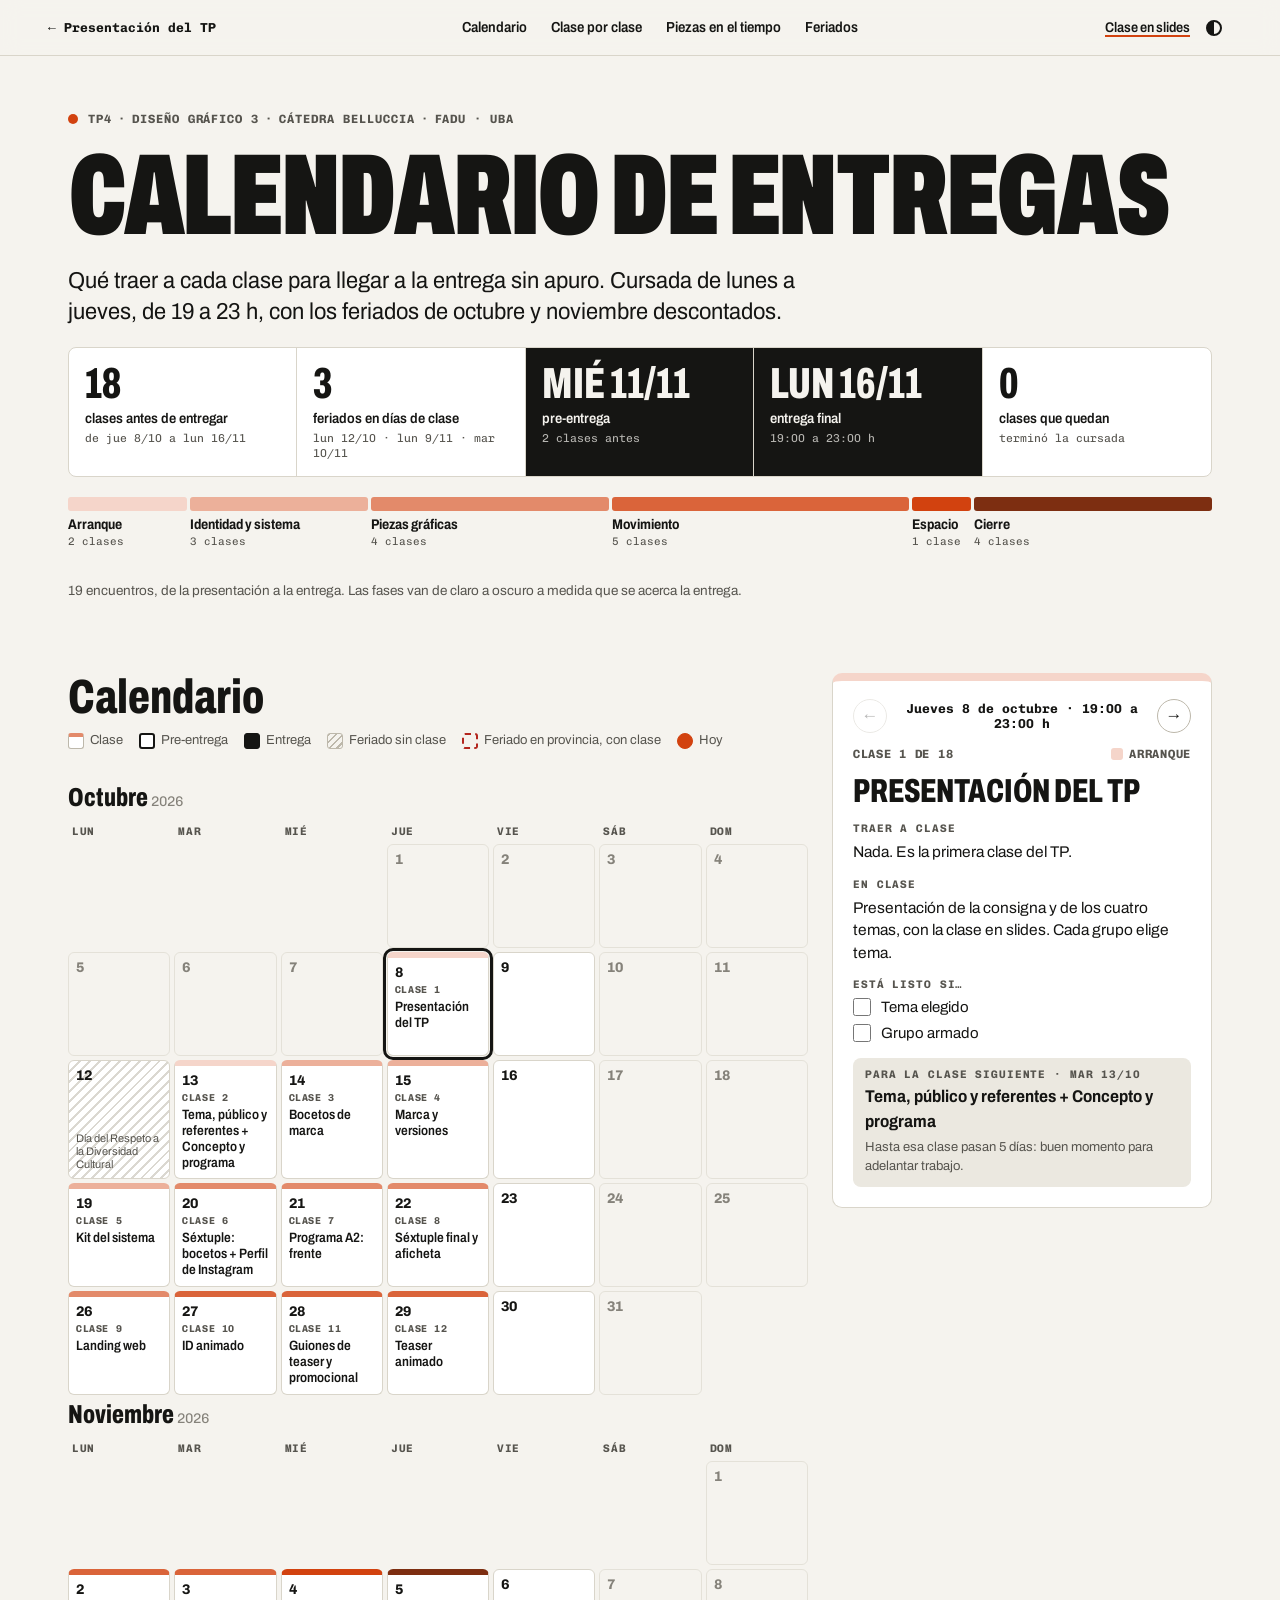
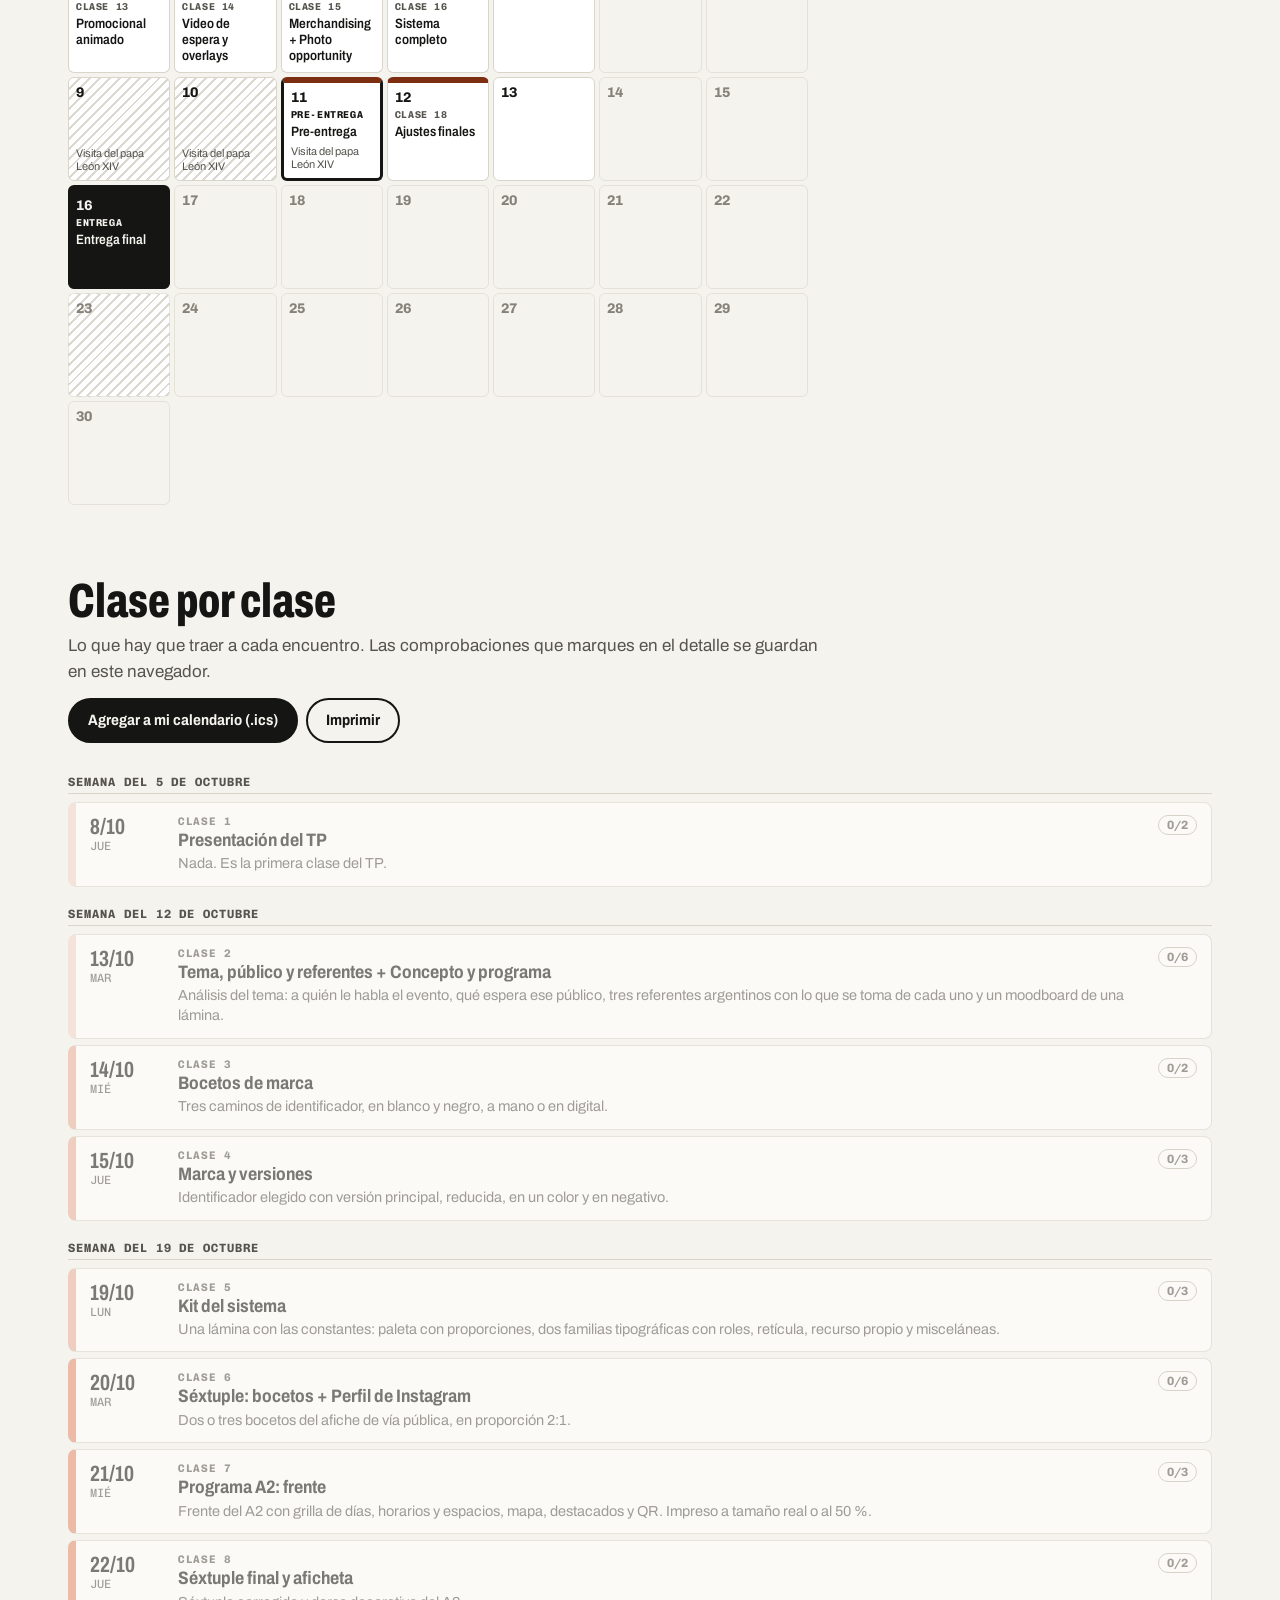
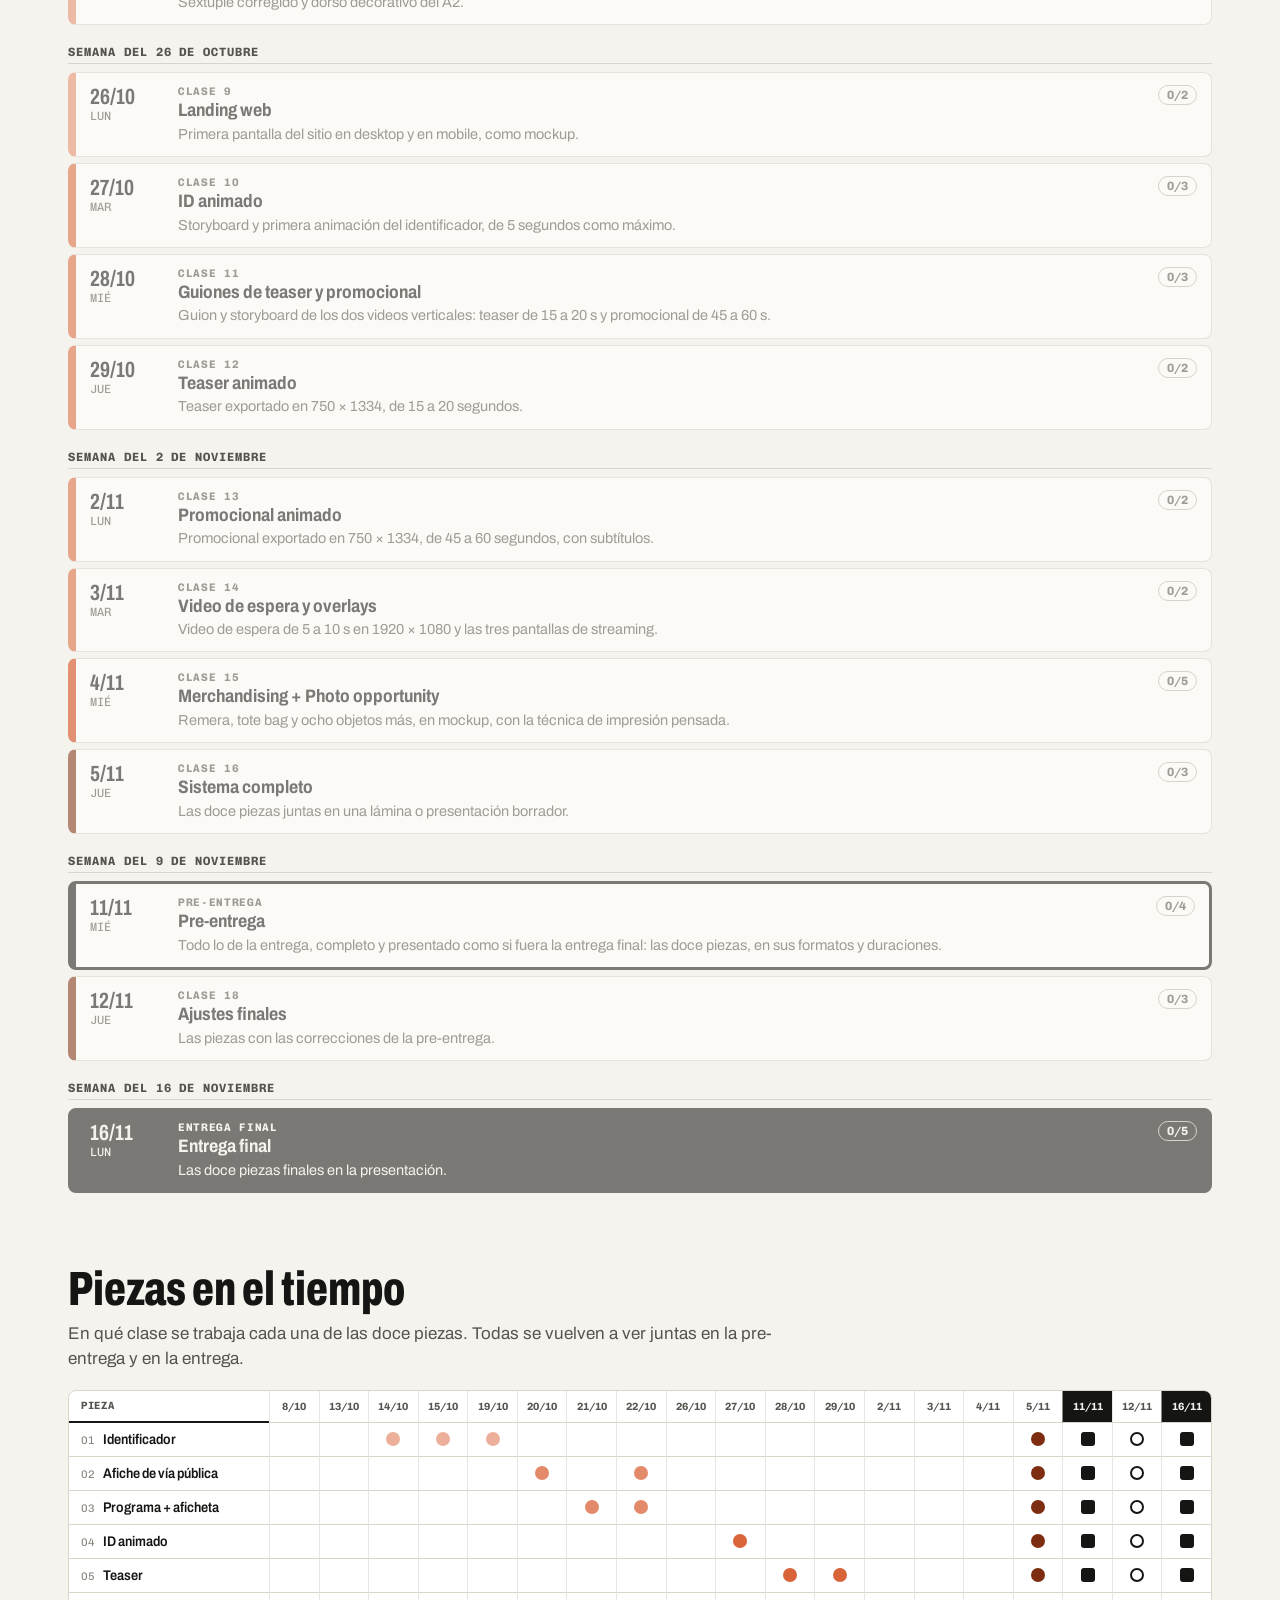
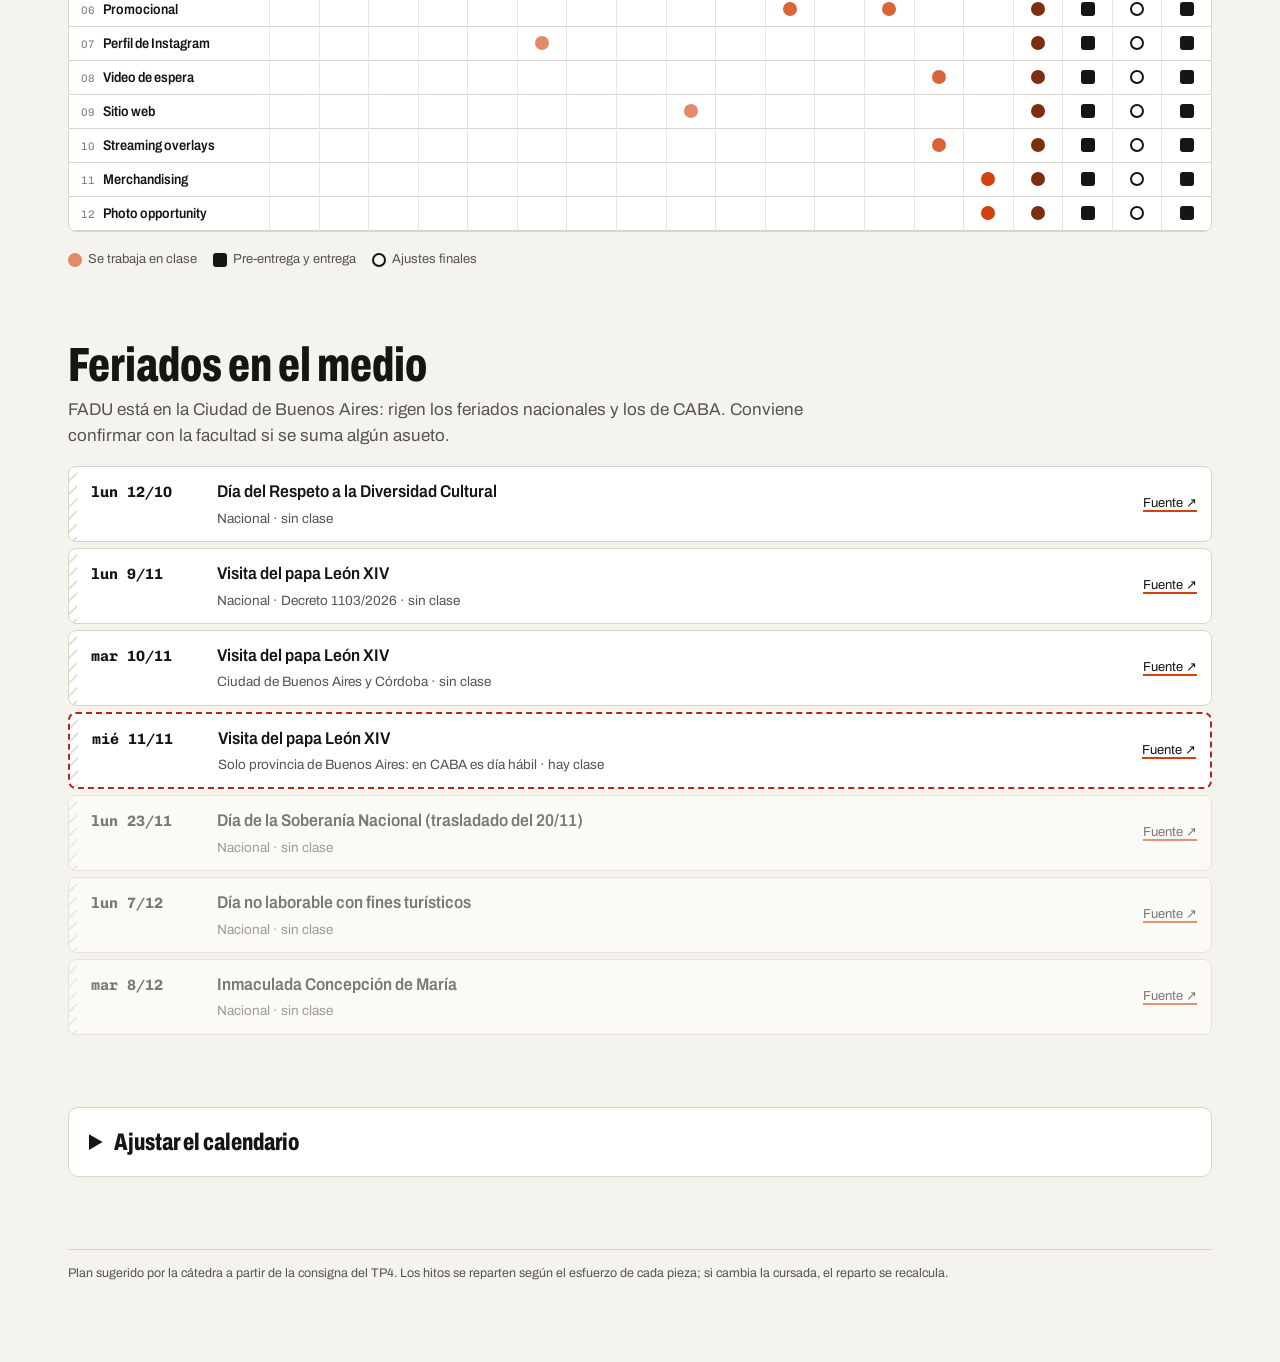
==== calendario.html @ 504442ec "calendar" ====
<!doctype html>
<html lang="es-AR" data-tema="fuego">
<head>
<meta charset="utf-8">
<meta name="viewport" content="width=device-width, initial-scale=1">
<title>Calendario de entregas · TP4 · Diseño Gráfico 3</title>
<meta name="description" content="Qué traer a cada clase para llegar a la entrega del TP4 sin apuro: clases, feriados, pre-entrega y entrega.">
<link rel="icon" href="data:image/svg+xml,%3Csvg xmlns=%27http://www.w3.org/2000/svg%27 viewBox=%270 0 32 32%27%3E%3Crect width=%2732%27 height=%2732%27 rx=%276%27 fill=%27%23151513%27/%3E%3Ccircle cx=%2716%27 cy=%2716%27 r=%278%27 fill=%27%23d2420f%27/%3E%3C/svg%3E">
<link rel="preload" href="assets/fonts/archivo-latin-wdth-normal.woff2" as="font" type="font/woff2" crossorigin>
<link rel="stylesheet" href="assets/css/calendario.css">
<script>
  (function () {
    try {
      var m = localStorage.getItem("tp4-modo"); if (m) document.documentElement.dataset.modo = m;
      var t = localStorage.getItem("tp4-tema"); if (t) document.documentElement.dataset.tema = t;
    } catch (e) {}
  })();
</script>
</head>
<body>

<header class="top">
  <a class="top__home" href="index.html">← Presentación del TP</a>
  <nav class="top__nav" aria-label="Secciones">
    <a href="#calendario">Calendario</a><a href="#clases">Clase por clase</a><a href="#piezas">Piezas en el tiempo</a><a href="#feriadosS">Feriados</a>
  </nav>
  <div class="top__tools">
    <a class="top__link" href="clase.html">Clase en slides</a>
    <button class="ico" id="btnModo" aria-label="Cambiar modo claro u oscuro"><span class="modo-ico" aria-hidden="true"></span></button>
  </div>
</header>

<main class="wrap">

  <section class="intro">
    <p class="kicker"><span data-cfg="tp"></span> · <span data-cfg="materia"></span> · <span data-cfg="catedra"></span> · <span data-cfg="facultad"></span></p>
    <h1>Calendario de entregas</h1>
    <p class="lead">Qué traer a cada clase para llegar a la entrega sin apuro. Cursada de lunes a jueves, de 19 a 23 h, con los feriados de octubre y noviembre descontados.</p>
    <div class="stats" id="stats"></div>
    <p class="alerta" id="alerta" hidden></p>
    <div class="fases" id="fases" aria-label="Fases del trabajo"></div>
    <p class="nota" id="fasesLeyenda"></p>
  </section>

  <section class="cal" id="calendario">
    <div class="cal__meses">
      <div class="cal__head">
        <h2>Calendario</h2>
        <p class="leyenda">
          <span><i class="ly ly--clase"></i>Clase</span>
          <span><i class="ly ly--pre"></i>Pre-entrega</span>
          <span><i class="ly ly--ent"></i>Entrega</span>
          <span><i class="ly ly--fer"></i>Feriado sin clase</span>
          <span><i class="ly ly--aviso"></i>Feriado en provincia, con clase</span>
          <span><i class="ly ly--hoy"></i>Hoy</span>
        </p>
      </div>
      <div id="meses"></div>
    </div>
    <aside class="detalle" id="detalle" aria-live="polite"></aside>
  </section>

  <section class="sec" id="clases">
    <header class="sec__head">
      <h2>Clase por clase</h2>
      <p>Lo que hay que traer a cada encuentro. Las comprobaciones que marques en el detalle se guardan en este navegador.</p>
      <div class="acciones">
        <button class="btn" id="btnIcs">Agregar a mi calendario (.ics)</button>
        <button class="btn btn--sec" id="btnPrint">Imprimir</button>
      </div>
    </header>
    <ol class="agenda" id="agenda"></ol>
  </section>

  <section class="sec" id="piezas">
    <header class="sec__head">
      <h2>Piezas en el tiempo</h2>
      <p>En qué clase se trabaja cada una de las doce piezas. Todas se vuelven a ver juntas en la pre-entrega y en la entrega.</p>
    </header>
    <div class="pt__scroll"><div class="pt" id="piezasT"></div></div>
    <p class="leyenda"><span><i class="pt__dot"></i>Se trabaja en clase</span><span><i class="pt__dot pt__dot--hito"></i>Pre-entrega y entrega</span><span><i class="pt__dot pt__dot--aj"></i>Ajustes finales</span></p>
  </section>

  <section class="sec" id="feriadosS">
    <header class="sec__head">
      <h2>Feriados en el medio</h2>
      <p>FADU está en la Ciudad de Buenos Aires: rigen los feriados nacionales y los de CABA. Conviene confirmar con la facultad si se suma algún asueto.</p>
    </header>
    <ul class="feriados" id="feriados"></ul>
  </section>

  <details class="sec ajustes" id="ajustes">
    <summary>Ajustar el calendario</summary>
    <p class="nota">Para otra comisión o si cambia una fecha. El plan se recalcula solo y queda guardado en este navegador.</p>
    <div class="aj">
      <fieldset><legend>Días de cursada</legend><div class="aj__dias" id="ajDias"></div></fieldset>
      <label>Primera clase del TP<input type="date" id="ajInicio"></label>
      <label>Entrega<input type="date" id="ajEntrega"></label>
      <label>Clases entre pre-entrega y entrega<input type="number" id="ajPrevias" min="1" max="4"></label>
      <button class="btn btn--sec" id="ajReset" type="button">Volver al original</button>
    </div>
  </details>

  <p class="colofon">Plan sugerido por la cátedra a partir de la consigna del TP4. Los hitos se reparten según el esfuerzo de cada pieza; si cambia la cursada, el reparto se recalcula.</p>
</main>

<script src="assets/js/data.js"></script>
<script src="assets/js/calendario.js"></script>
</body>
</html>
---- assets/css/calendario.css ----
/* TP4 · Calendario de entregas — tokens compartidos con la presentación web */
/* ============================================================
   TP4 · Sistema gráfico para eventos — hoja de estilos
   Estructura: 1 tokens · 2 base · 3 barra · 4 slides · 5 componentes
   ============================================================ */

@font-face {
  font-family: "Archivo"; font-style: normal; font-display: swap;
  font-weight: 100 900; font-stretch: 62% 125%;
  src: url("../fonts/archivo-latin-wdth-normal.woff2") format("woff2");
}
@font-face {
  font-family: "Chivo Mono"; font-style: normal; font-display: swap; font-weight: 400;
  src: url("../fonts/chivo-mono-latin-400-normal.woff2") format("woff2");
}
@font-face {
  font-family: "Chivo Mono"; font-style: normal; font-display: swap; font-weight: 700;
  src: url("../fonts/chivo-mono-latin-700-normal.woff2") format("woff2");
}

/* ── 1. Tokens ─────────────────────────────────────────────── */
:root {
  --bg: #f5f3ee; --surface: #ffffff; --surface2: #ebe8e0;
  --ink: #151513; --ink2: #56544e; --ink3: #85827a;
  --line: #d9d5ca; --line2: #bdb8ab;
  --accent: #d2420f; --on-accent: #ffffff;
  --warn: #b3261e;
  --sans: "Archivo", "Helvetica Neue", Arial, sans-serif;
  --mono: "Chivo Mono", ui-monospace, "SF Mono", Menlo, Consolas, monospace;
  --bar: 56px; --r: 6px; --gut: clamp(16px, 4vw, 48px);
  color-scheme: light;
}
:root[data-tema="fuego"] { --accent: #d2420f; }
:root[data-tema="cruce"] { --accent: #1f52e0; }
:root[data-tema="ritmo"] { --accent: #0a8f6c; }
:root[data-tema="trazo"] { --accent: #b5179e; }

@media (prefers-color-scheme: dark) {
  :root:not([data-modo="claro"]) {
    --bg: #121211; --surface: #1c1c1a; --surface2: #262623;
    --ink: #f3f1ea; --ink2: #b7b4ab; --ink3: #85827a;
    --line: #2f2e2b; --line2: #4a4843; --on-accent: #0c0c0b; --warn: #ff8a80;
    color-scheme: dark;
  }
  :root:not([data-modo="claro"])[data-tema="fuego"] { --accent: #e2531f; }
  :root:not([data-modo="claro"])[data-tema="cruce"] { --accent: #3d6bf2; }
  :root:not([data-modo="claro"])[data-tema="ritmo"] { --accent: #0fa37c; }
  :root:not([data-modo="claro"])[data-tema="trazo"] { --accent: #c92db0; }
}
:root[data-modo="oscuro"] {
  --bg: #121211; --surface: #1c1c1a; --surface2: #262623;
  --ink: #f3f1ea; --ink2: #b7b4ab; --ink3: #85827a;
  --line: #2f2e2b; --line2: #4a4843; --on-accent: #0c0c0b; --warn: #ff8a80;
  color-scheme: dark;
}
:root[data-modo="oscuro"][data-tema="fuego"] { --accent: #e2531f; }
:root[data-modo="oscuro"][data-tema="cruce"] { --accent: #3d6bf2; }
:root[data-modo="oscuro"][data-tema="ritmo"] { --accent: #0fa37c; }
:root[data-modo="oscuro"][data-tema="trazo"] { --accent: #c92db0; }

/* ============================================================
   CALENDARIO DE ENTREGAS
   ============================================================ */
:root {
  --fase1: color-mix(in srgb, var(--accent) 22%, var(--surface));
  --fase2: color-mix(in srgb, var(--accent) 42%, var(--surface));
  --fase3: color-mix(in srgb, var(--accent) 62%, var(--surface));
  --fase4: color-mix(in srgb, var(--accent) 82%, var(--surface));
  --fase5: var(--accent);
  --fase6: color-mix(in srgb, var(--accent) 55%, var(--ink));
}
*, *::before, *::after { box-sizing: border-box; }
html { scroll-behavior: smooth; -webkit-text-size-adjust: 100%; }
body { margin: 0; background: var(--bg); color: var(--ink); font: 400 17px/1.5 var(--sans); -webkit-font-smoothing: antialiased; overflow-x: hidden; }
h1, h2, h3, p, ul, ol, figure { margin: 0; }
ul, ol { padding: 0; list-style: none; }
a { color: inherit; text-decoration-color: var(--accent); text-decoration-thickness: 2px; text-underline-offset: 3px; }
button { font: inherit; color: inherit; background: none; border: 0; padding: 0; cursor: pointer; }
:focus-visible { outline: 3px solid var(--accent); outline-offset: 2px; border-radius: 3px; }
.lbl { font: 700 11px var(--mono); letter-spacing: .08em; text-transform: uppercase; color: var(--ink2); }
.nota { font-size: 13.5px; color: var(--ink2); }
@media (prefers-reduced-motion: reduce) { html { scroll-behavior: auto; } * { transition: none !important; } }

/* Barra superior */
.top { position: sticky; top: 0; z-index: 10; display: flex; align-items: center; gap: 16px; height: 56px; padding: 0 clamp(16px, 4vw, 48px); background: color-mix(in srgb, var(--bg) 92%, transparent); backdrop-filter: blur(10px); border-bottom: 1px solid var(--line); }
.top__home { font: 700 13px var(--mono); text-decoration: none; white-space: nowrap; }
.top__nav { display: flex; gap: 4px; margin-inline: auto; overflow-x: auto; scrollbar-width: none; }
.top__nav a { text-decoration: none; font-weight: 600; font-size: 14.5px; font-stretch: 88%; padding: 6px 10px; border-radius: 6px; white-space: nowrap; }
.top__nav a:hover { background: var(--surface2); }
.top__tools { display: flex; align-items: center; gap: 6px; }
.top__link { font-size: 14px; font-weight: 600; font-stretch: 88%; white-space: nowrap; }
.ico { width: 36px; height: 36px; border-radius: 6px; display: grid; place-items: center; }
.ico:hover { background: var(--surface2); }
.modo-ico { width: 16px; height: 16px; border-radius: 50%; border: 2px solid var(--ink); background: linear-gradient(90deg, var(--ink) 50%, transparent 50%); }
@media (max-width: 860px) { .top__nav, .top__link { display: none; } .top { justify-content: space-between; } }

.wrap { max-width: 1240px; margin: 0 auto; padding: clamp(28px, 5vw, 56px) clamp(16px, 4vw, 48px) 80px; display: grid; gap: clamp(40px, 6vw, 72px); }

/* Introducción */
.intro { display: grid; gap: 20px; }
.kicker { font: 700 12px var(--mono); letter-spacing: .08em; text-transform: uppercase; color: var(--ink2); display: flex; flex-wrap: wrap; gap: 4px 6px; align-items: center; }
.kicker::before { content: ""; width: 10px; height: 10px; background: var(--accent); border-radius: 50%; margin-right: 4px; }
h1 { font-size: clamp(48px, 9vw, 120px); line-height: .86; font-weight: 900; font-stretch: 62%; text-transform: uppercase; letter-spacing: -.02em; }
.lead { font-size: clamp(18px, 2vw, 23px); line-height: 1.35; max-width: 780px; font-stretch: 94%; }
.stats { display: grid; grid-template-columns: repeat(5, 1fr); border: 1px solid var(--line); border-radius: 8px; background: var(--surface); overflow: hidden; }
.stat { padding: 14px 16px; border-right: 1px solid var(--line); display: grid; gap: 2px; align-content: start; }
.stat:last-child { border-right: 0; }
.stat b { font-size: clamp(28px, 3.4vw, 44px); line-height: 1; font-weight: 800; font-stretch: 66%; text-transform: uppercase; }
.stat span { font-size: 14px; font-weight: 600; font-stretch: 90%; }
.stat small { font: 400 11.5px/1.35 var(--mono); color: var(--ink2); }
.stat--hito { background: var(--ink); color: var(--bg); }
.stat--hito small { color: inherit; opacity: .72; }
.alerta { border-left: 5px solid var(--warn); padding: 8px 12px; background: var(--surface); font-size: 15px; }
@media (max-width: 860px) { .stats { grid-template-columns: 1fr 1fr; } .stat { border-bottom: 1px solid var(--line); } .stat:nth-child(2n) { border-right: 0; } .stat:last-child { grid-column: span 2; } }

/* Barra de fases */
.fases { display: flex; gap: 3px; min-height: 64px; }
.fase { display: grid; align-content: start; gap: 2px; min-width: 0; }
.fase i { height: 14px; border-radius: 3px; background: var(--c); }
.fase b { font-size: 14px; font-weight: 700; font-stretch: 85%; line-height: 1.15; overflow: hidden; text-overflow: ellipsis; white-space: nowrap; margin-top: 4px; }
.fase span { font: 400 11px var(--mono); color: var(--ink2); white-space: nowrap; }
@media (max-width: 700px) { .fases { flex-wrap: wrap; } .fase { flex: 1 1 30% !important; } }

/* Calendario + detalle */
.cal { display: grid; grid-template-columns: minmax(0, 1fr) 380px; gap: 24px; align-items: start; scroll-margin-top: 70px; }
.cal__meses { display: grid; gap: 28px; min-width: 0; }
.cal__head { display: grid; gap: 10px; }
h2 { font-size: clamp(30px, 4vw, 48px); line-height: 1; font-weight: 800; font-stretch: 70%; }
.leyenda { display: flex; flex-wrap: wrap; gap: 6px 16px; font-size: 13px; color: var(--ink2); align-items: center; }
.leyenda span { display: inline-flex; align-items: center; gap: 6px; }
.ly { display: inline-block; width: 16px; height: 16px; border-radius: 3px; border: 1px solid var(--line2); }
.ly--clase { background: var(--surface); border-top: 4px solid var(--fase3); }
.ly--pre { background: var(--surface); border: 2px solid var(--ink); }
.ly--ent { background: var(--ink); border-color: var(--ink); }
.ly--fer { background: repeating-linear-gradient(135deg, var(--line2) 0 2px, transparent 2px 5px); }
.ly--aviso { border: 2px dashed var(--warn); }
.ly--hoy { border-radius: 50%; background: var(--accent); border-color: var(--accent); }
.mes h3 { font-size: 26px; font-weight: 800; font-stretch: 70%; text-transform: capitalize; margin-bottom: 8px; }
.mes h3 span { font: 400 14px var(--mono); color: var(--ink3); }
.mes__grid { display: grid; grid-template-columns: repeat(7, minmax(0, 1fr)); gap: 4px; }
.mes__cab { font: 700 11px var(--mono); letter-spacing: .06em; text-transform: uppercase; color: var(--ink2); padding: 0 4px 2px; }
.dia { position: relative; min-height: 104px; border-radius: 6px; background: var(--surface); border: 1px solid var(--line); padding: 6px 7px 7px; display: flex; flex-direction: column; gap: 3px; text-align: left; min-width: 0; overflow: hidden; }
.dia--vacio { background: none; border: 0; }
.dia--finde, .dia--fuera { background: transparent; border-color: color-mix(in srgb, var(--line) 60%, transparent); }
.dia--fuera .dia__n, .dia--finde .dia__n { color: var(--ink3); }
.dia__n { font: 700 14px var(--mono); }
.dia__k { font: 700 10px var(--mono); letter-spacing: .06em; text-transform: uppercase; color: var(--ink2); }
.dia__t { font-size: 13.5px; font-weight: 600; font-stretch: 85%; line-height: 1.18; display: -webkit-box; -webkit-line-clamp: 4; -webkit-box-orient: vertical; overflow: hidden; }
.dia__fer { font-size: 11px; line-height: 1.2; color: var(--ink2); margin-top: auto; }
.dia--clase { border-top: 6px solid var(--c); cursor: pointer; transition: transform .15s, box-shadow .15s; }
.dia--clase:hover { transform: translateY(-2px); box-shadow: 0 6px 18px rgb(0 0 0 / .1); }
.dia--sel { outline: 3px solid var(--ink); outline-offset: 1px; z-index: 1; }
.dia--feriado { background: repeating-linear-gradient(135deg, color-mix(in srgb, var(--line2) 55%, transparent) 0 2px, transparent 2px 7px), var(--surface); }
.dia--aviso { border: 2px dashed var(--warn); }
.dia--pre { border: 3px solid var(--ink); border-top-width: 6px; border-top-color: var(--c); }
.dia--pre .dia__k { color: var(--ink); }
.dia--entrega { background: var(--ink); color: var(--bg); border-color: var(--ink); }
.dia--entrega :is(.dia__k, .dia__n, .dia__fer) { color: inherit; }
.dia--hoy .dia__n { background: var(--accent); color: var(--on-accent); border-radius: 99px; padding: 0 7px; align-self: flex-start; }
@media (max-width: 700px) {
  .mes__grid { gap: 2px; }
  .dia { min-height: 54px; padding: 4px; border-radius: 4px; }
  .dia__t, .dia__fer { display: none; }
  .dia__k { font-size: 8.5px; letter-spacing: 0; }
  .dia__n { font-size: 12px; }
}

.detalle { position: sticky; top: 72px; background: var(--surface); border: 1px solid var(--line); border-top: 8px solid var(--c, var(--accent)); border-radius: 10px; padding: 18px 20px 20px; display: grid; gap: 14px; max-height: calc(100vh - 90px); overflow: auto; scroll-margin-top: 70px; }
.det__top { display: flex; align-items: center; gap: 8px; }
.det__fecha { flex: 1; font: 700 13px var(--mono); text-align: center; }
.det__nav { width: 34px; height: 34px; border-radius: 50%; border: 1.5px solid var(--line2); display: grid; place-items: center; }
.det__nav:hover:not(:disabled) { background: var(--ink); color: var(--bg); border-color: var(--ink); }
.det__nav:disabled { opacity: .3; cursor: default; }
.det__k { display: flex; justify-content: space-between; align-items: center; gap: 8px; font: 700 12px var(--mono); letter-spacing: .06em; text-transform: uppercase; color: var(--ink2); }
.det__fase { display: inline-flex; align-items: center; gap: 6px; }
.det__fase i { width: 12px; height: 12px; border-radius: 3px; background: var(--c); }
.detalle h3 { font-size: clamp(26px, 2.6vw, 34px); line-height: 1; font-weight: 800; font-stretch: 68%; text-transform: uppercase; }
.det__aviso { border-left: 4px solid var(--warn); padding: 6px 10px; font-size: 14px; background: var(--surface2); }
.det__b { display: grid; gap: 6px; }
.det__b p { font-size: 15.5px; line-height: 1.45; }
.chk { display: grid; grid-template-columns: 20px 1fr; gap: 8px; font-size: 15px; line-height: 1.35; cursor: pointer; }
.chk input { width: 18px; height: 18px; margin: 1px 0 0; accent-color: var(--accent); }
.chk input:checked + span { color: var(--ink2); text-decoration: line-through; text-decoration-color: var(--line2); }
.chips { display: flex; flex-wrap: wrap; gap: 6px; }
.chip { display: inline-flex; align-items: center; gap: 6px; border: 1px solid var(--line2); border-radius: 6px; padding: 4px 9px 4px 4px; font-size: 13.5px; font-weight: 600; font-stretch: 88%; }
.chip i { font: 700 10px var(--mono); font-style: normal; background: var(--ink); color: var(--bg); border-radius: 3px; padding: 2px 4px; }
.det__prox { background: var(--surface2); border-radius: 8px; padding: 10px 12px; display: grid; gap: 3px; }
.det__prox p { font-weight: 700; font-stretch: 88%; }
.det__prox small { font-size: 13px; color: var(--ink2); }
@media (max-width: 980px) { .cal { grid-template-columns: 1fr; } .detalle { position: static; max-height: none; } }

/* Secciones */
.sec { display: grid; gap: 18px; scroll-margin-top: 70px; }
.sec__head { display: grid; gap: 8px; }
.sec__head p { color: var(--ink2); max-width: 760px; }
.acciones { display: flex; flex-wrap: wrap; gap: 8px; margin-top: 6px; }
.btn { display: inline-flex; align-items: center; gap: 8px; background: var(--ink); color: var(--bg); border: 2px solid var(--ink); border-radius: 99px; padding: 9px 18px; font-weight: 700; font-stretch: 88%; font-size: 15px; }
.btn:hover { background: var(--accent); border-color: var(--accent); color: var(--on-accent); }
.btn--sec { background: transparent; color: var(--ink); }

/* Agenda */
.agenda { display: grid; gap: 6px; }
.ag__sem { font: 700 12px var(--mono); letter-spacing: .08em; text-transform: uppercase; color: var(--ink2); padding: 14px 0 4px; border-bottom: 1px solid var(--line); margin-bottom: 2px; }
.ag__it button { width: 100%; display: grid; grid-template-columns: 74px 1fr auto; gap: 14px; align-items: start; text-align: left; background: var(--surface); border: 1px solid var(--line); border-left: 8px solid var(--c); border-radius: 8px; padding: 12px 14px; }
.ag__it button:hover { border-color: var(--line2); border-left-color: var(--c); }
.ag__it.sel button { outline: 2px solid var(--ink); outline-offset: 1px; }
.ag__fecha { display: grid; font: 400 12px var(--mono); color: var(--ink2); text-transform: uppercase; }
.ag__fecha b { font: 700 22px var(--sans); font-stretch: 70%; color: var(--ink); }
.ag__txt { display: grid; gap: 2px; min-width: 0; }
.ag__txt small { font: 700 11px var(--mono); letter-spacing: .06em; text-transform: uppercase; color: var(--ink2); }
.ag__txt b { font-size: 18px; font-weight: 700; font-stretch: 85%; line-height: 1.2; }
.ag__txt span { font-size: 14.5px; color: var(--ink2); line-height: 1.4; }
.ag__ok { font: 700 12px var(--mono); color: var(--ink2); border: 1px solid var(--line2); border-radius: 99px; padding: 2px 8px; white-space: nowrap; }
.ag--pre button { border: 3px solid var(--ink); border-left-width: 8px; }
.ag--entrega button { background: var(--ink); color: var(--bg); border-color: var(--ink); }
.ag--entrega :is(.ag__fecha, .ag__fecha b, .ag__txt small, .ag__txt span, .ag__ok) { color: inherit; }
.ag--pasada button { opacity: .55; }
.ag--hoy button { box-shadow: 0 0 0 3px var(--accent); }
@media (max-width: 620px) { .ag__it button { grid-template-columns: 58px 1fr; } .ag__ok { grid-column: 2; justify-self: start; } }

/* Piezas en el tiempo */
.pt__scroll { overflow-x: auto; background: var(--surface); border: 1px solid var(--line); border-radius: 8px; }
.pt { display: grid; grid-template-columns: 200px repeat(var(--cols), minmax(30px, 1fr)); min-width: calc(200px + var(--cols) * 32px); }
.pt__esq, .pt__h { font: 700 10.5px var(--mono); color: var(--ink2); padding: 8px 2px; border-bottom: 2px solid var(--ink); text-align: center; }
.pt__esq { text-align: left; padding-left: 12px; text-transform: uppercase; letter-spacing: .06em; }
.pt__h--hito { background: var(--ink); color: var(--bg); }
.pt__n { padding: 6px 12px; font-size: 14px; font-weight: 600; font-stretch: 88%; border-bottom: 1px solid var(--line); white-space: nowrap; }
.pt__n small { font: 400 11px var(--mono); color: var(--ink3); margin-right: 8px; }
.pt__c { border-bottom: 1px solid var(--line); border-left: 1px solid color-mix(in srgb, var(--line) 60%, transparent); display: grid; place-items: center; min-height: 32px; }
.pt__dot { display: inline-block; width: 14px; height: 14px; border-radius: 50%; background: var(--c, var(--fase3)); }
.pt__dot--hito { background: var(--ink) !important; border-radius: 3px; }
.pt__dot--aj { background: transparent !important; border: 2px solid var(--ink); }

/* Feriados */
.feriados { display: grid; gap: 6px; }
.feriados li { display: grid; grid-template-columns: 110px 1fr auto; gap: 4px 16px; align-items: baseline; background: var(--surface); border: 1px solid var(--line); border-radius: 8px; padding: 12px 14px; background-image: repeating-linear-gradient(135deg, color-mix(in srgb, var(--line2) 40%, transparent) 0 2px, transparent 2px 9px); background-size: 8px 100%; background-repeat: no-repeat; padding-left: 22px; }
.feriados b { font: 700 15px var(--mono); }
.feriados span { font-weight: 600; font-stretch: 90%; }
.feriados small { grid-column: 2; font-size: 13.5px; color: var(--ink2); }
.feriados a { grid-row: 1 / span 2; grid-column: 3; font-size: 13px; white-space: nowrap; align-self: center; }
.fer--aviso { border: 2px dashed var(--warn) !important; }
.fer--fuera { opacity: .55; }
@media (max-width: 620px) { .feriados li { grid-template-columns: 1fr; } .feriados small, .feriados a { grid-column: 1; grid-row: auto; } }

/* Ajustes */
.ajustes { background: var(--surface); border: 1px solid var(--line); border-radius: 10px; padding: 16px 20px; }
.ajustes summary { cursor: pointer; font-weight: 800; font-stretch: 72%; font-size: 24px; }
.aj { display: flex; flex-wrap: wrap; gap: 14px 24px; align-items: end; margin-top: 12px; }
.aj label { display: grid; gap: 4px; font-size: 13px; font-weight: 600; color: var(--ink2); }
.aj input[type=date], .aj input[type=number] { font: 400 15px var(--mono); padding: 6px 8px; border: 1.5px solid var(--line2); border-radius: 6px; background: var(--bg); color: var(--ink); }
.aj fieldset { border: 0; padding: 0; margin: 0; display: grid; gap: 4px; }
.aj legend { font-size: 13px; font-weight: 600; color: var(--ink2); padding: 0; margin-bottom: 4px; }
.aj__dias { display: flex; gap: 4px; }
.tg input { position: absolute; opacity: 0; pointer-events: none; }
.tg span { display: inline-block; border: 1.5px solid var(--line2); border-radius: 6px; padding: 6px 10px; font: 700 13px var(--mono); text-transform: uppercase; cursor: pointer; color: var(--ink2); }
.tg input:checked + span { background: var(--ink); color: var(--bg); border-color: var(--ink); }
.tg input:focus-visible + span { outline: 3px solid var(--accent); outline-offset: 2px; }
.colofon { font-size: 12.5px; color: var(--ink2); border-top: 1px solid var(--line); padding-top: 14px; }

@media print {
  .top, .ajustes, .acciones, .detalle, .det__nav { display: none !important; }
  .cal { grid-template-columns: 1fr; }
  body { font-size: 12px; }
  .dia { min-height: 80px; break-inside: avoid; }
  .ag__it { break-inside: avoid; }
}
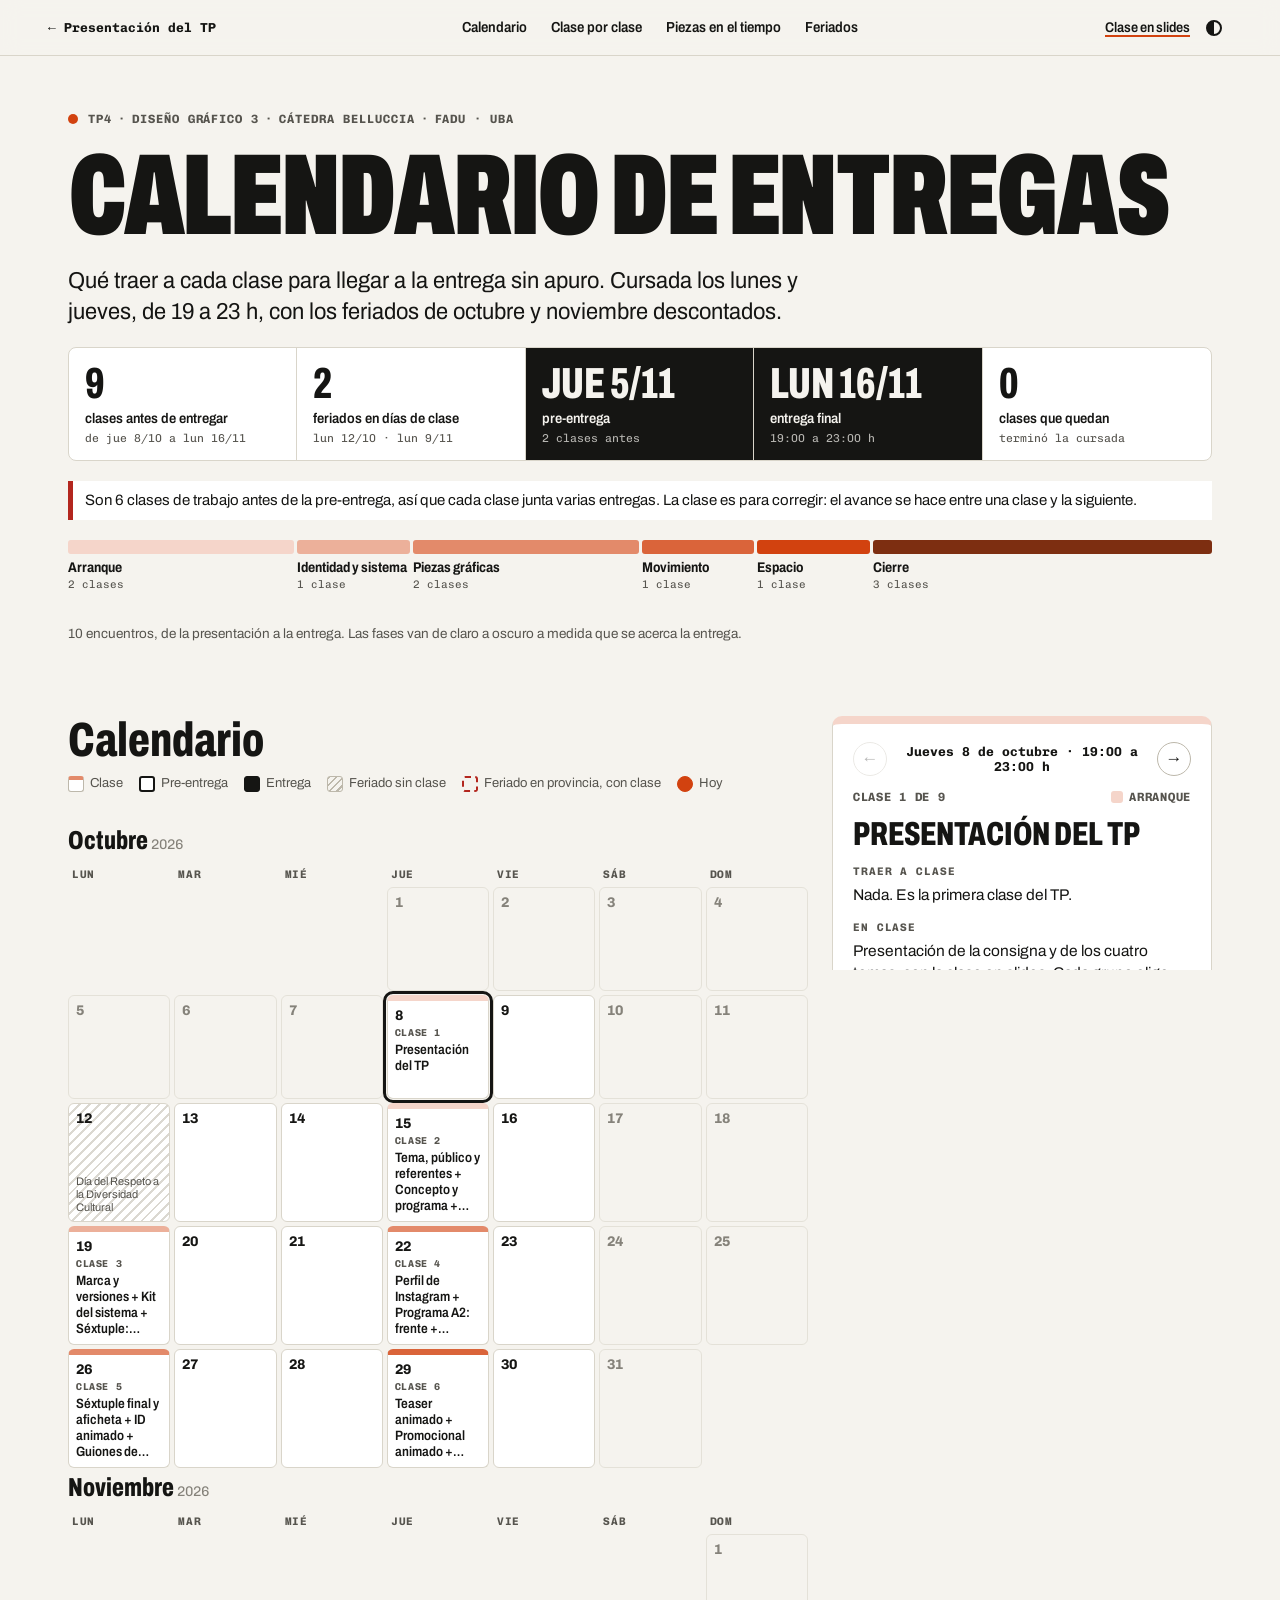
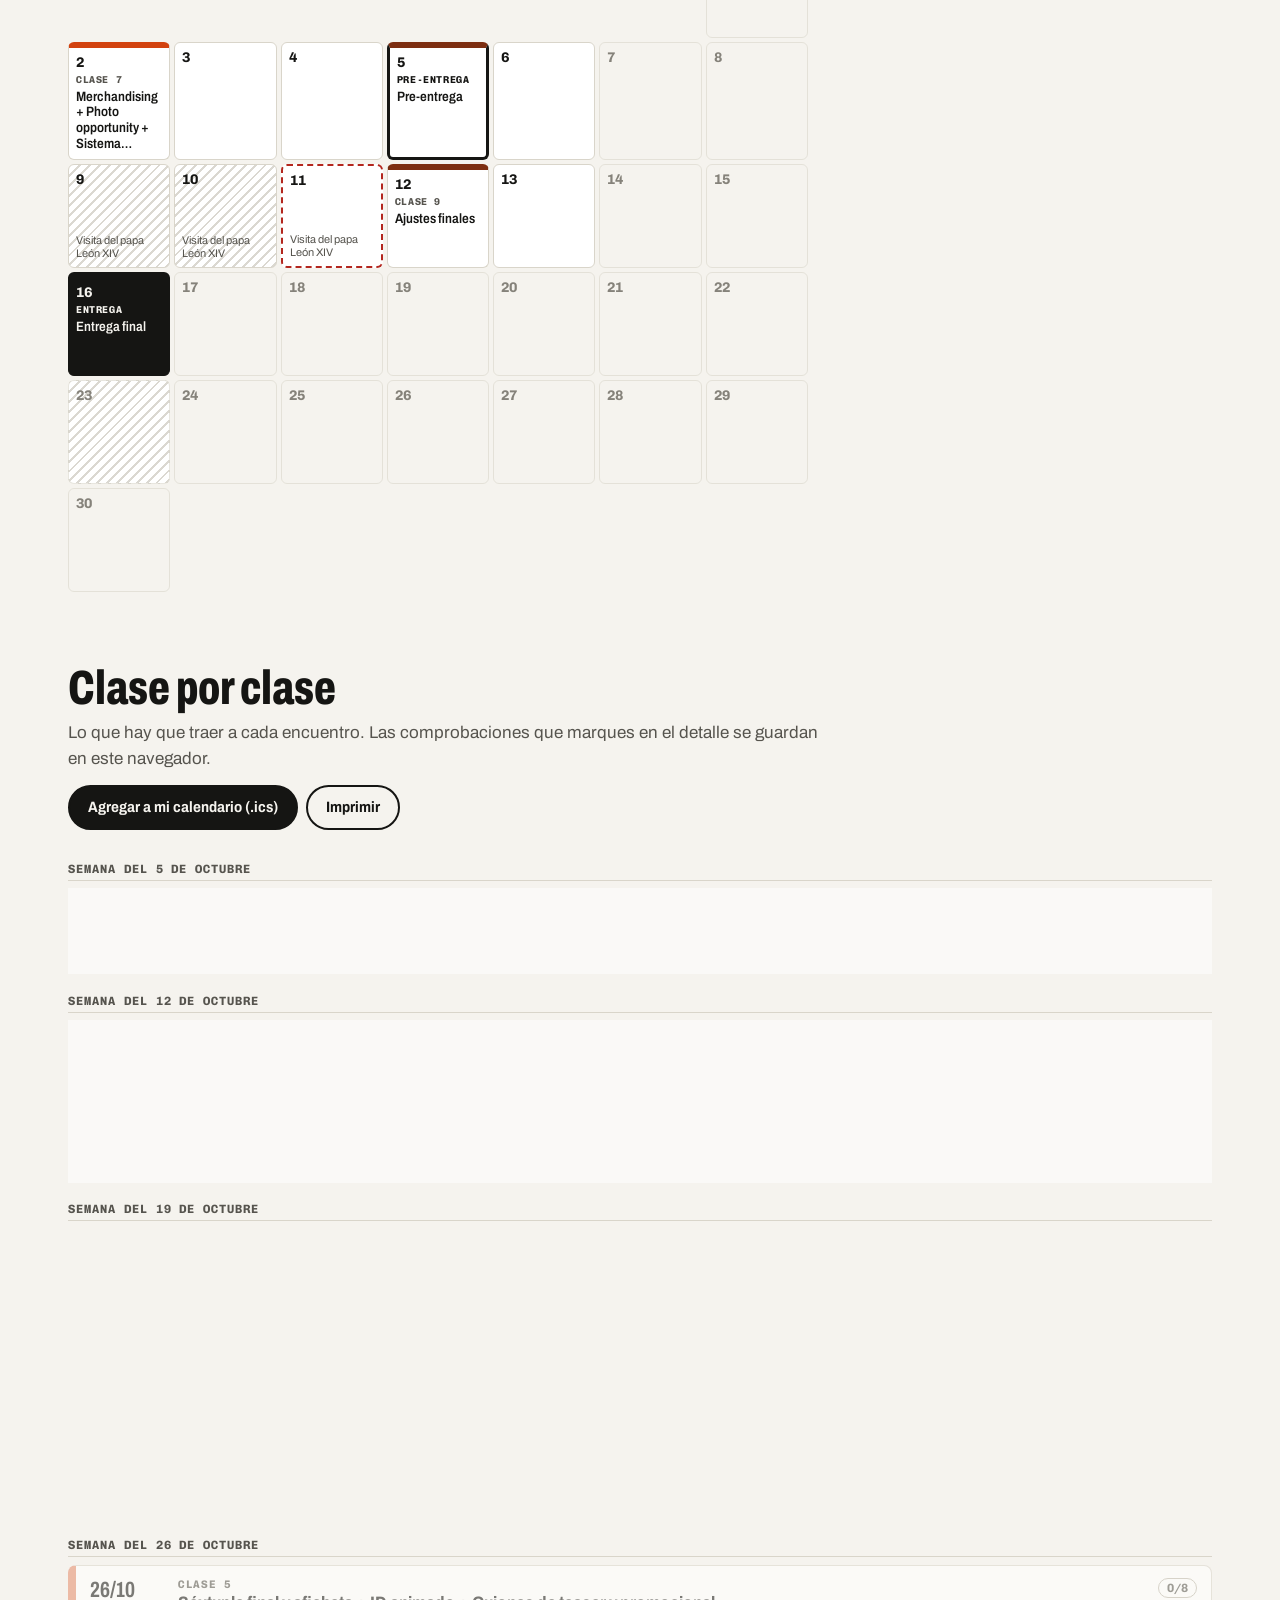
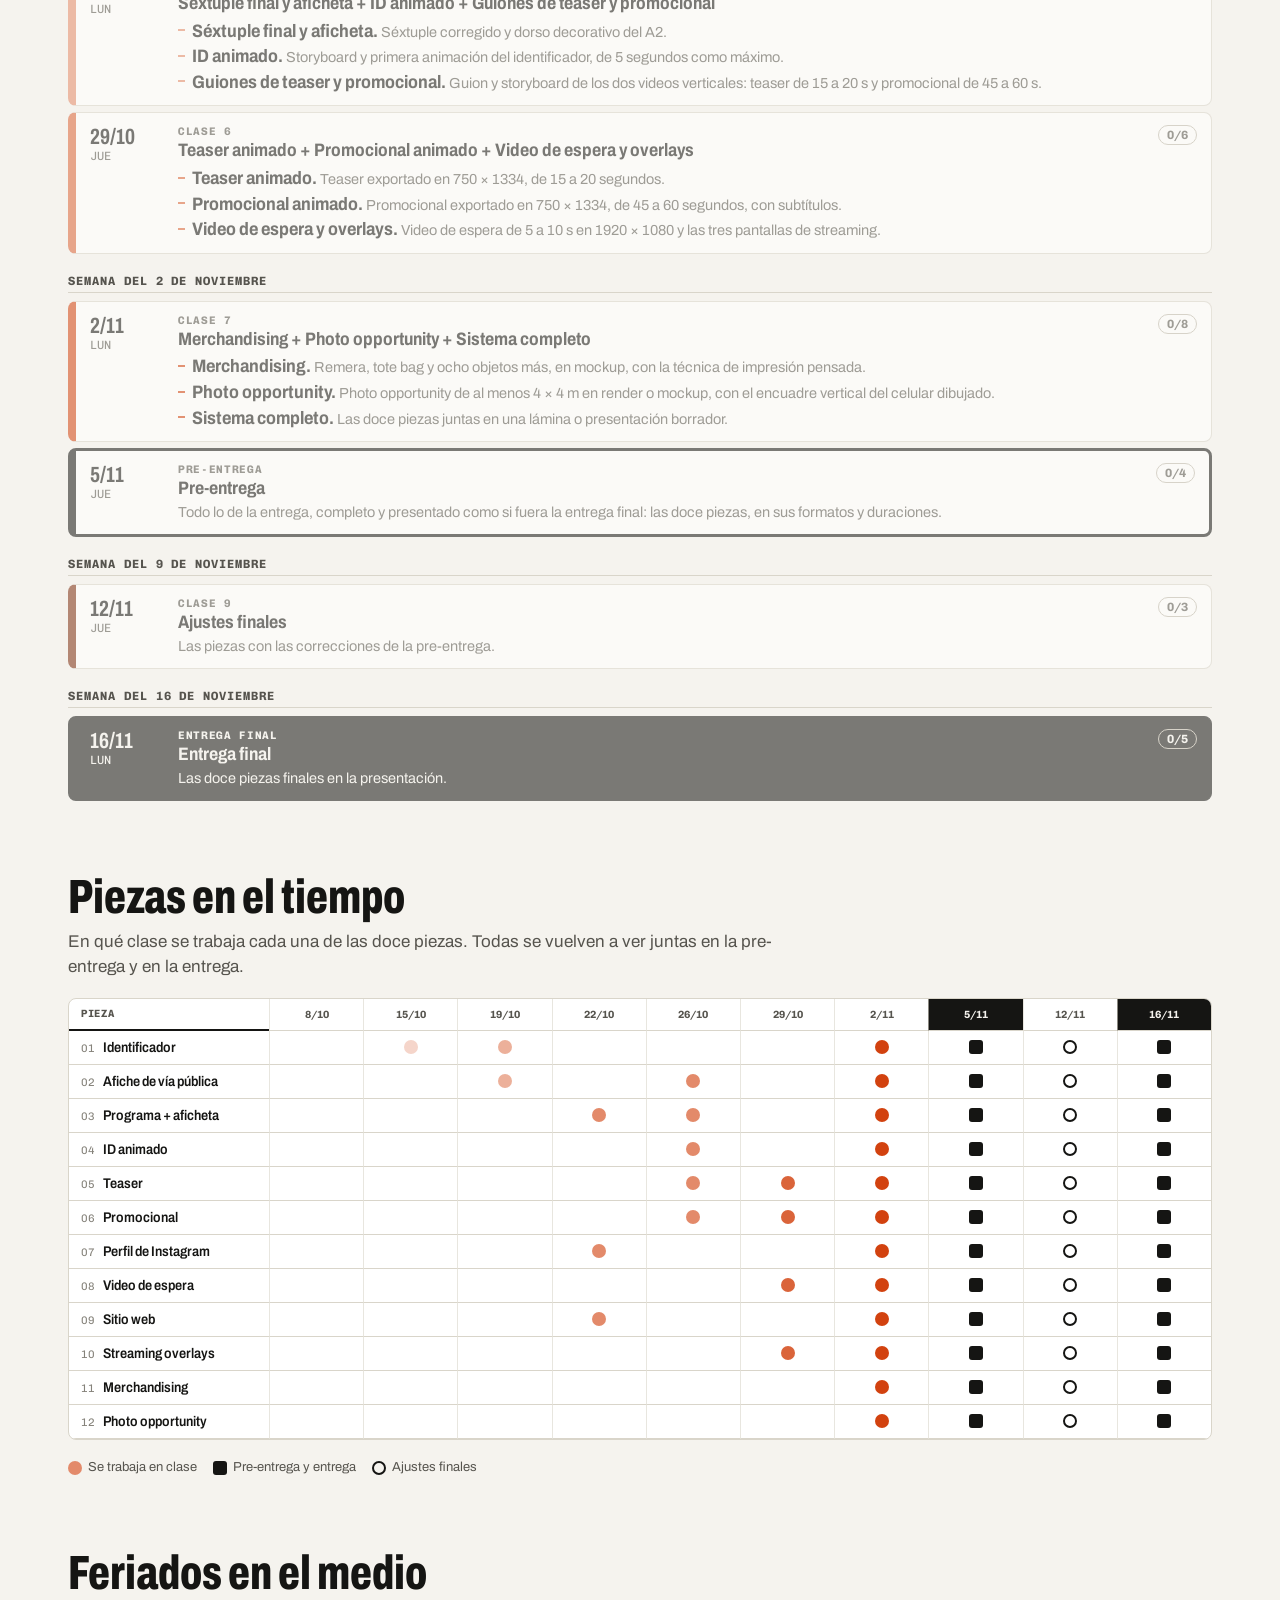
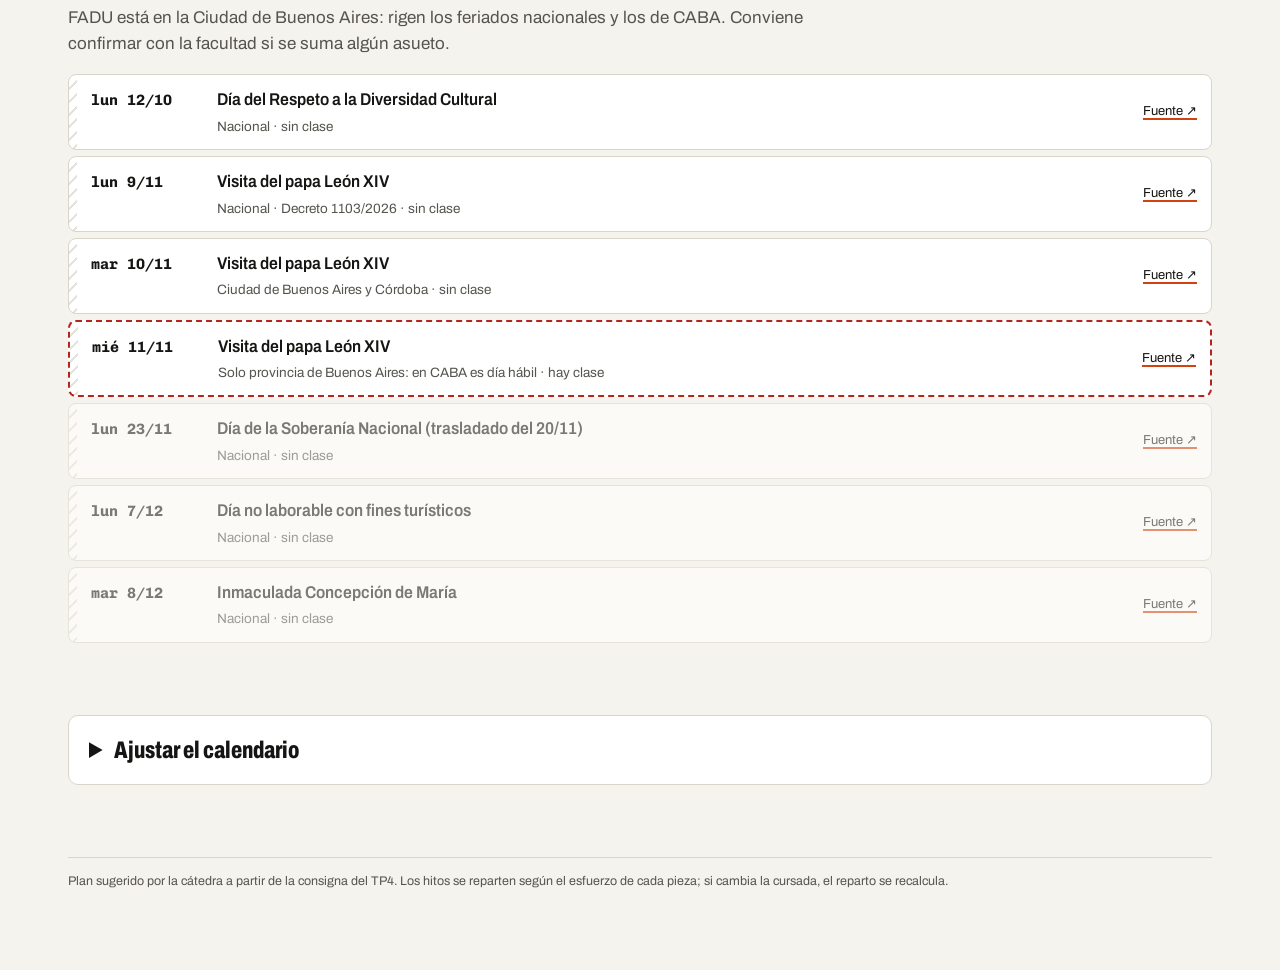
==== commit 477a8432: "fic calendar" ====
--- a/calendario.html
+++ b/calendario.html
@@ -35,7 +35,7 @@
   <section class="intro">
     <p class="kicker"><span data-cfg="tp"></span> · <span data-cfg="materia"></span> · <span data-cfg="catedra"></span> · <span data-cfg="facultad"></span></p>
     <h1>Calendario de entregas</h1>
-    <p class="lead">Qué traer a cada clase para llegar a la entrega sin apuro. Cursada de lunes a jueves, de 19 a 23 h, con los feriados de octubre y noviembre descontados.</p>
+    <p class="lead">Qué traer a cada clase para llegar a la entrega sin apuro. Cursada los lunes y jueves, de 19 a 23 h, con los feriados de octubre y noviembre descontados.</p>
     <div class="stats" id="stats"></div>
     <p class="alerta" id="alerta" hidden></p>
     <div class="fases" id="fases" aria-label="Fases del trabajo"></div>
--- a/assets/css/calendario.css
+++ b/assets/css/calendario.css
@@ -264,3 +264,8 @@
   .dia { min-height: 80px; break-inside: avoid; }
   .ag__it { break-inside: avoid; }
 }
+.ag__lista { display: grid; gap: 4px; margin-top: 4px; }
+.ag__lista li { font-size: 14.5px; color: var(--ink2); line-height: 1.4; padding-left: 14px; position: relative; }
+.ag__lista li::before { content: ""; position: absolute; left: 0; top: .6em; width: 7px; height: 2px; background: var(--c); }
+.ag__lista b { color: var(--ink); font-weight: 700; font-stretch: 88%; }
+.ag--entrega .ag__lista li, .ag--entrega .ag__lista b { color: inherit; }
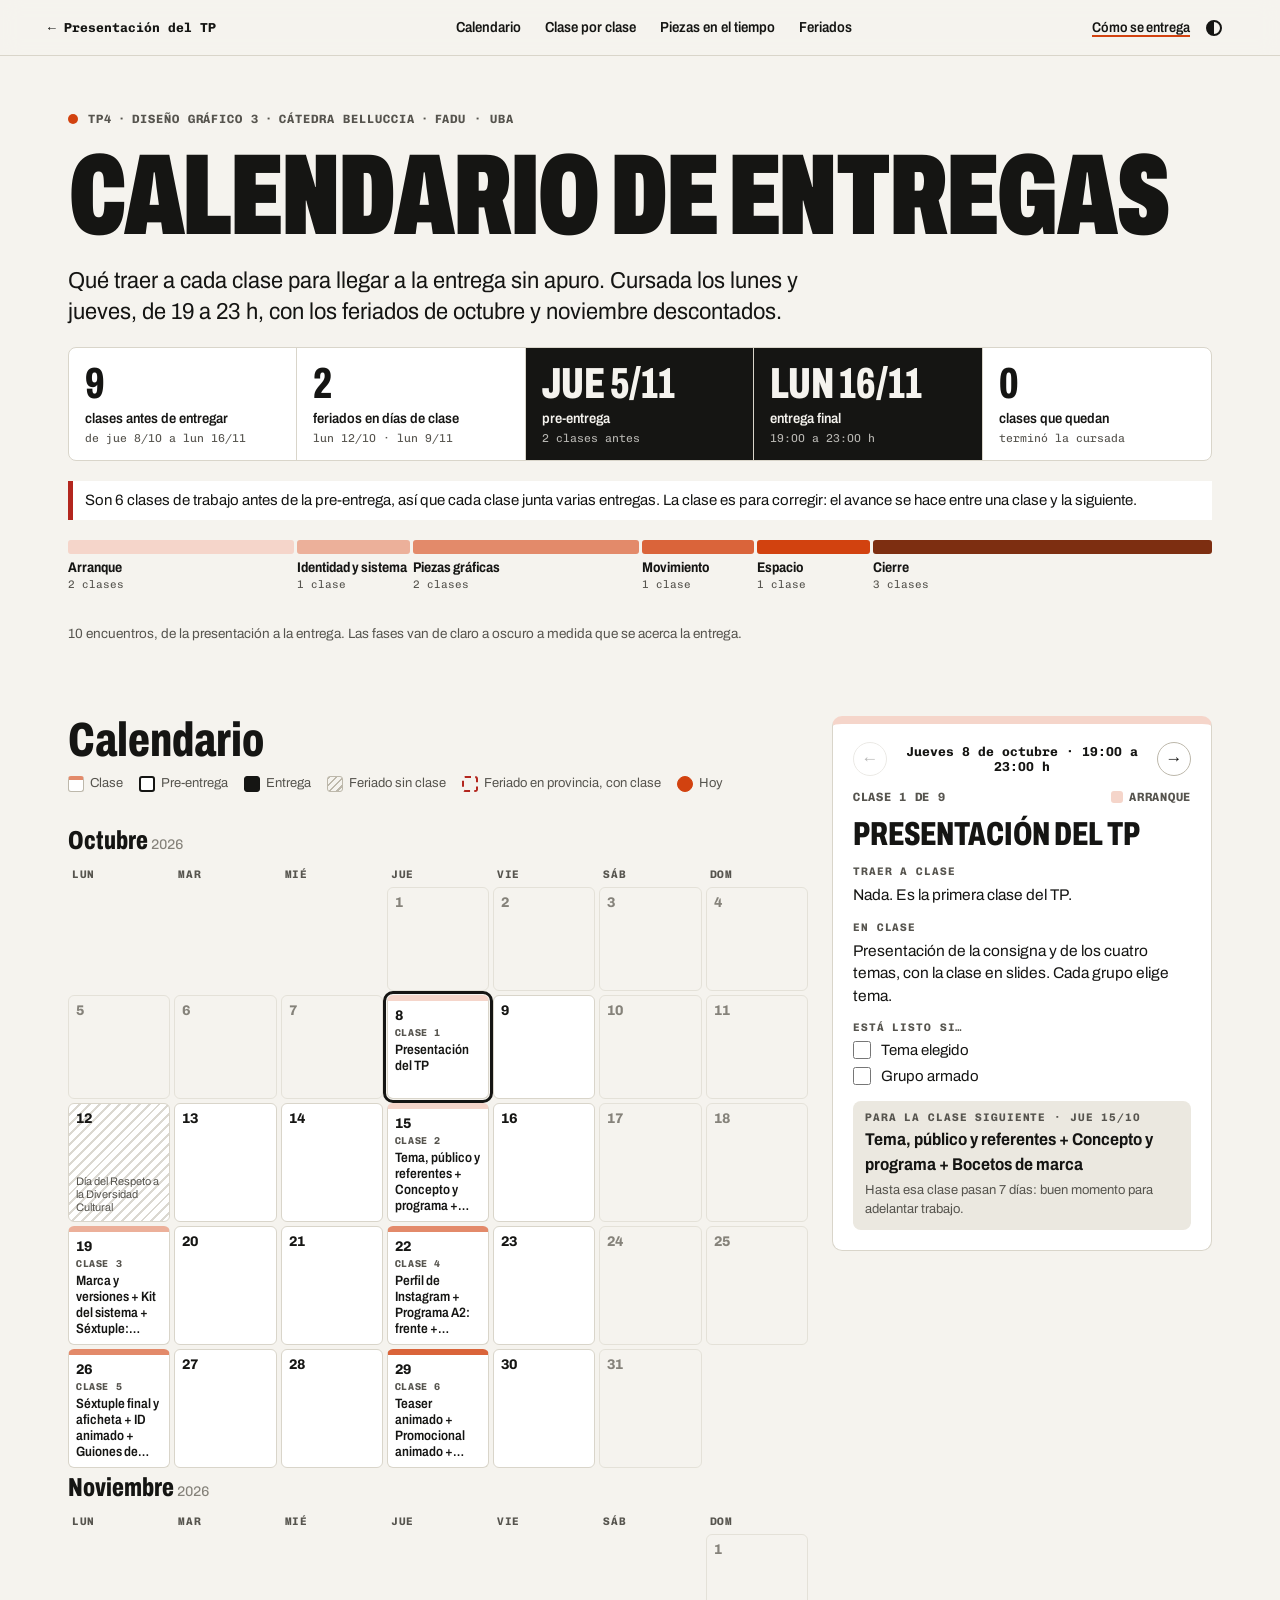
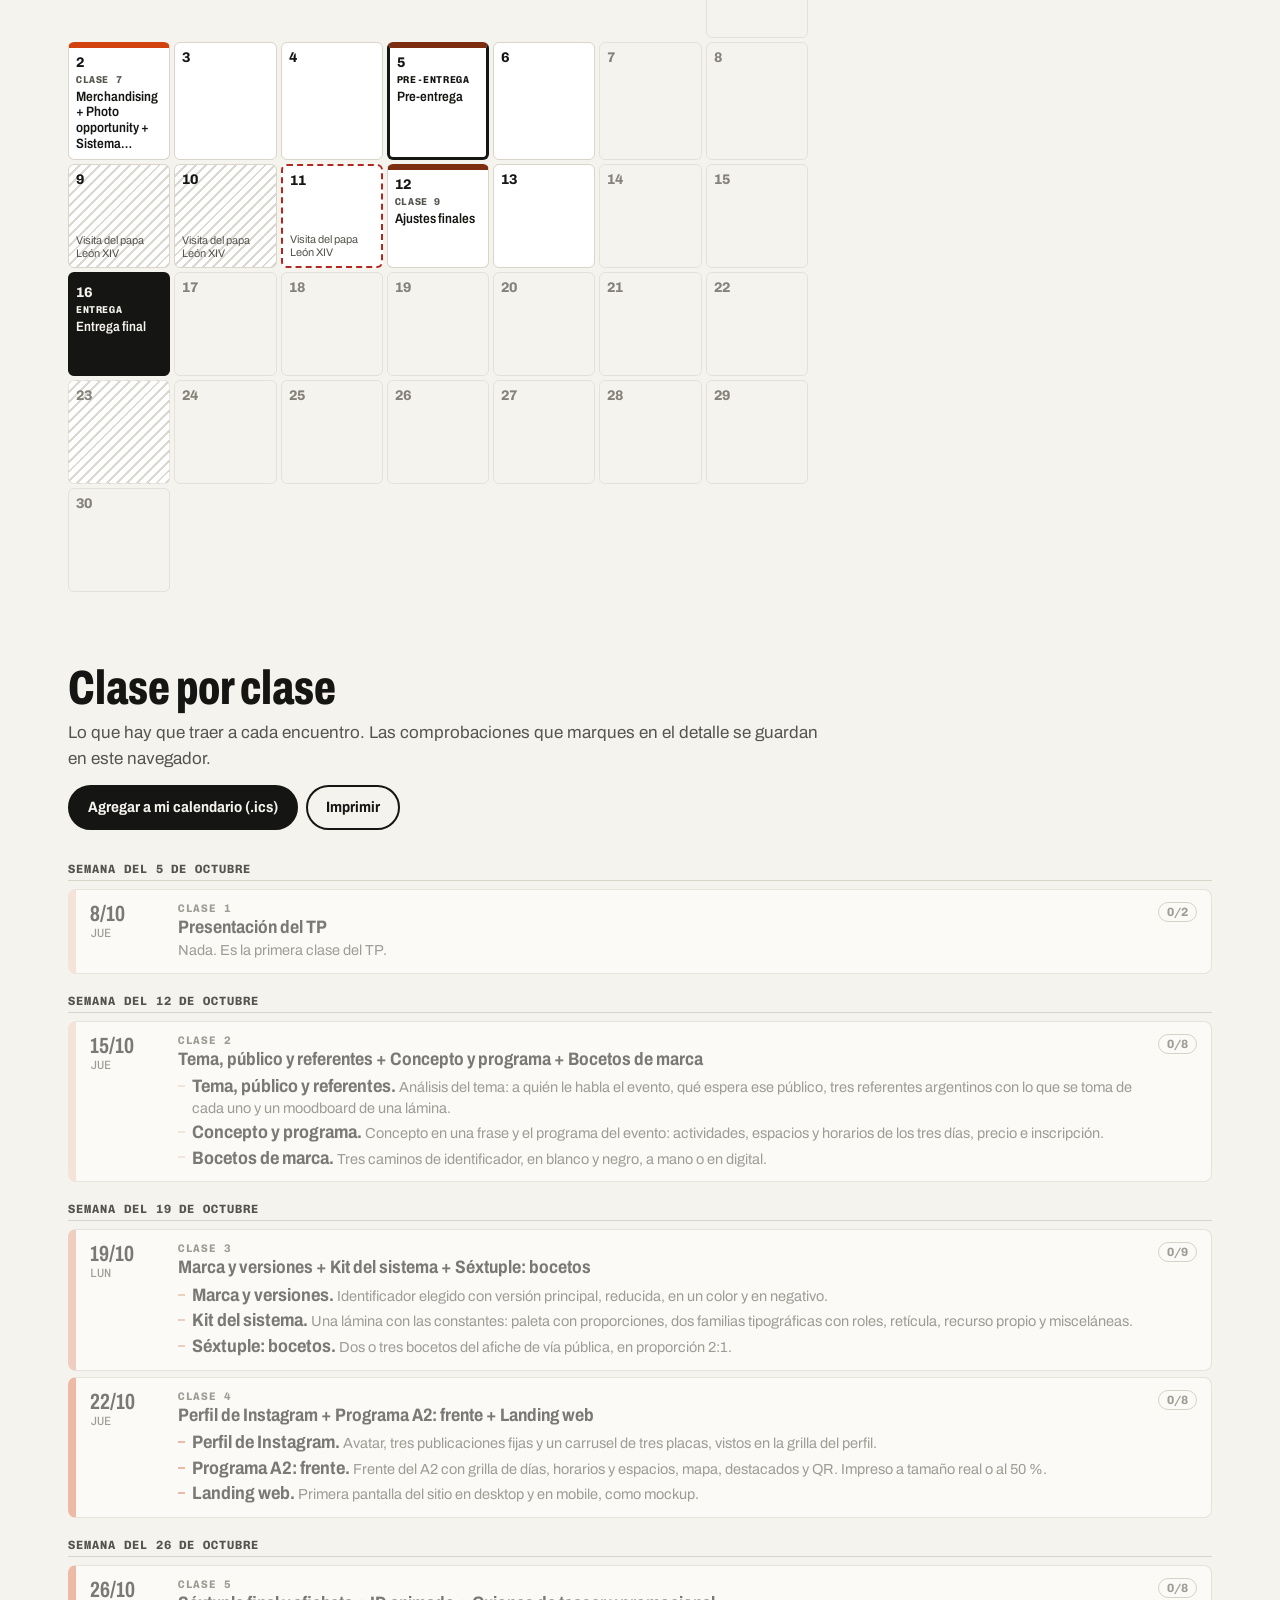
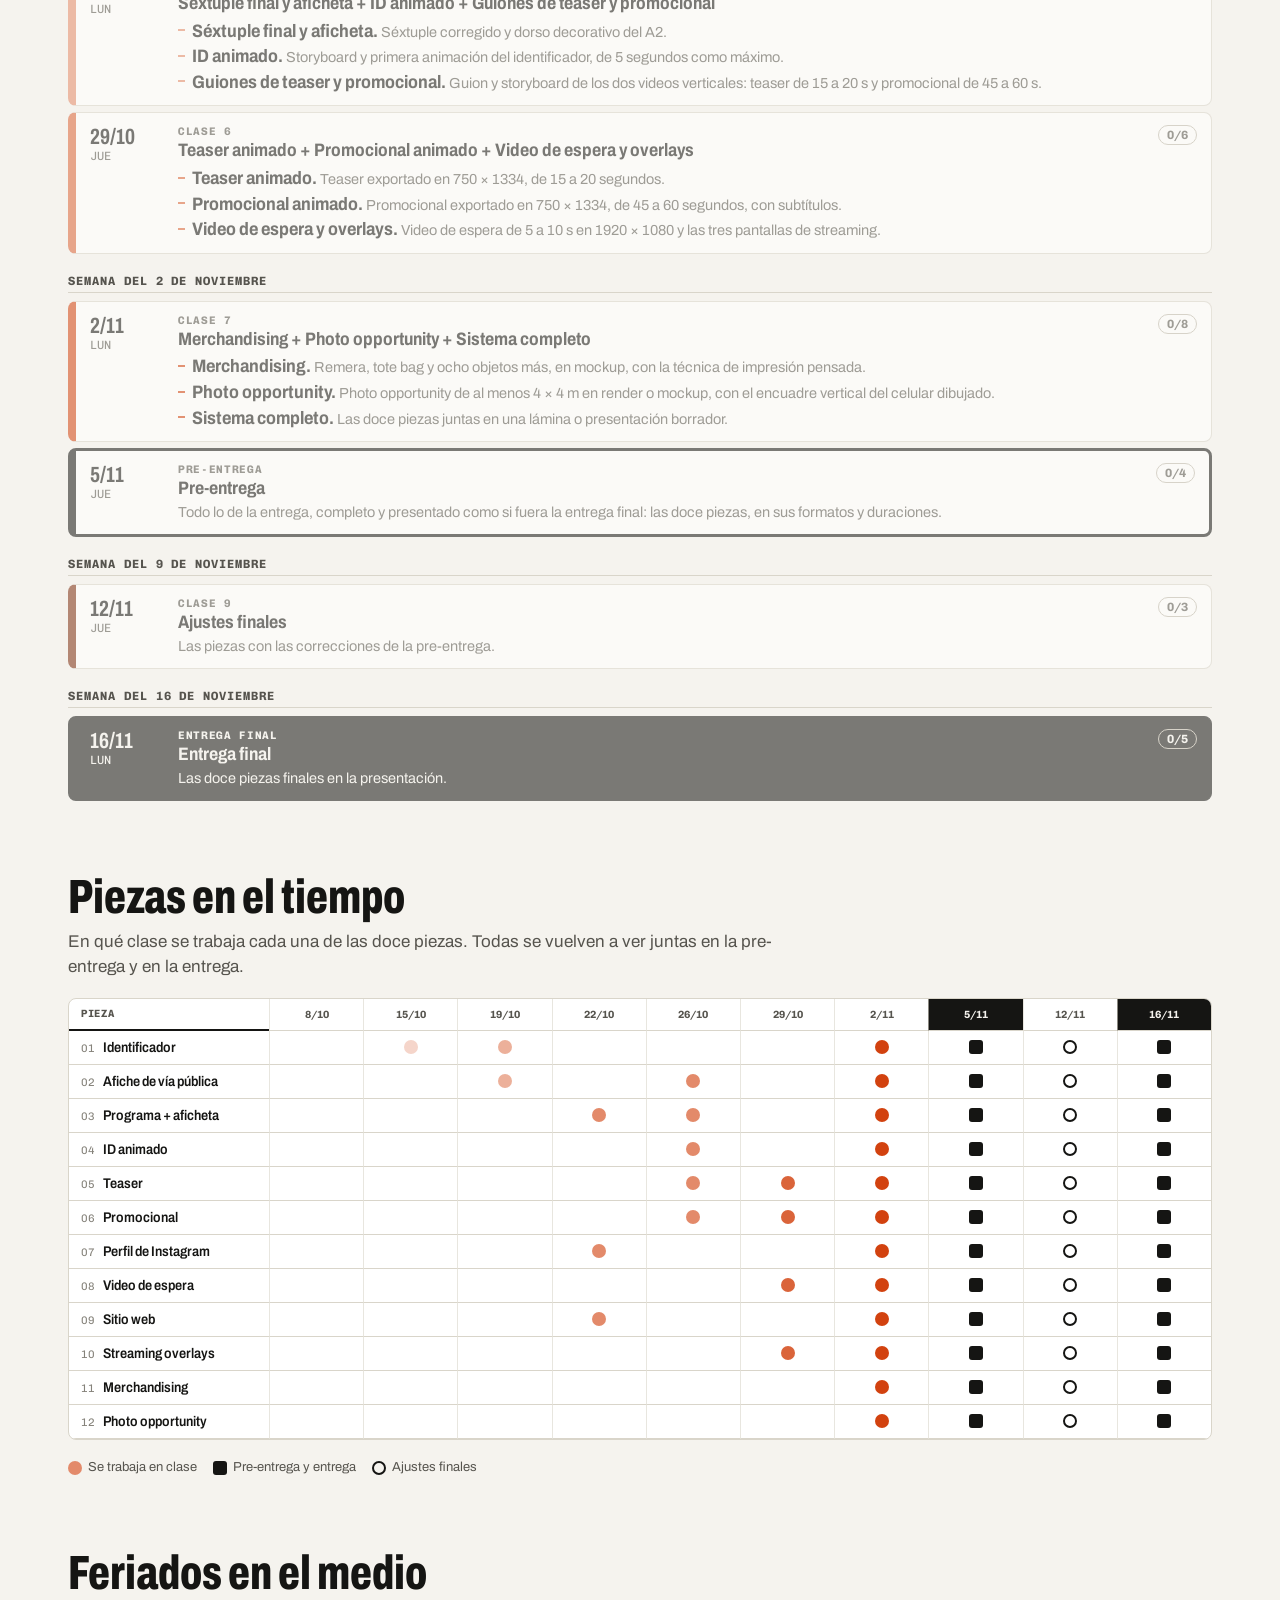
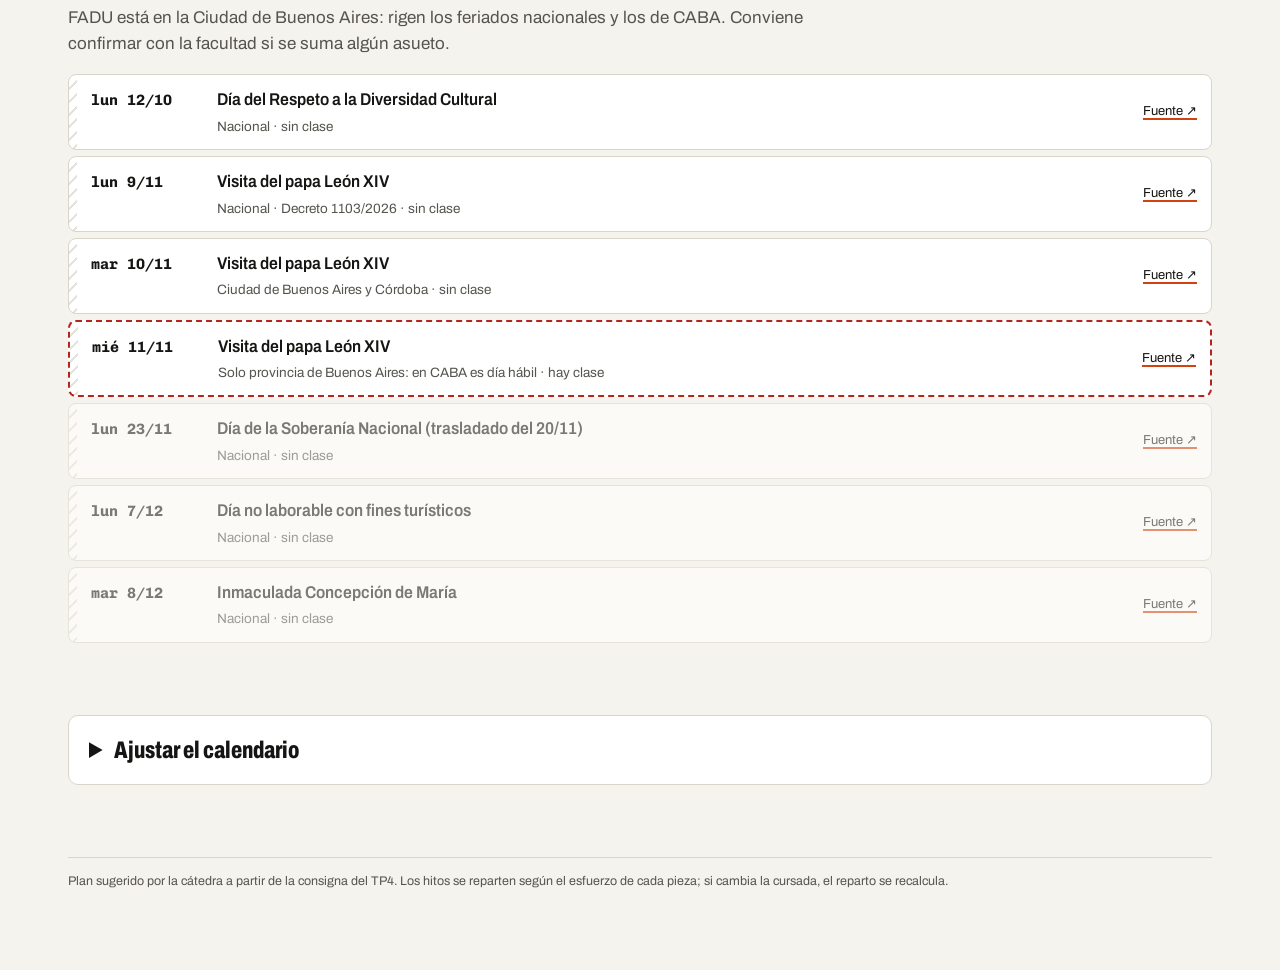
==== commit 2a43a2c0: "entrega html" ====
--- a/calendario.html
+++ b/calendario.html
@@ -25,7 +25,7 @@
     <a href="#calendario">Calendario</a><a href="#clases">Clase por clase</a><a href="#piezas">Piezas en el tiempo</a><a href="#feriadosS">Feriados</a>
   </nav>
   <div class="top__tools">
-    <a class="top__link" href="clase.html">Clase en slides</a>
+    <a class="top__link" href="entrega.html">Cómo se entrega</a>
     <button class="ico" id="btnModo" aria-label="Cambiar modo claro u oscuro"><span class="modo-ico" aria-hidden="true"></span></button>
   </div>
 </header>
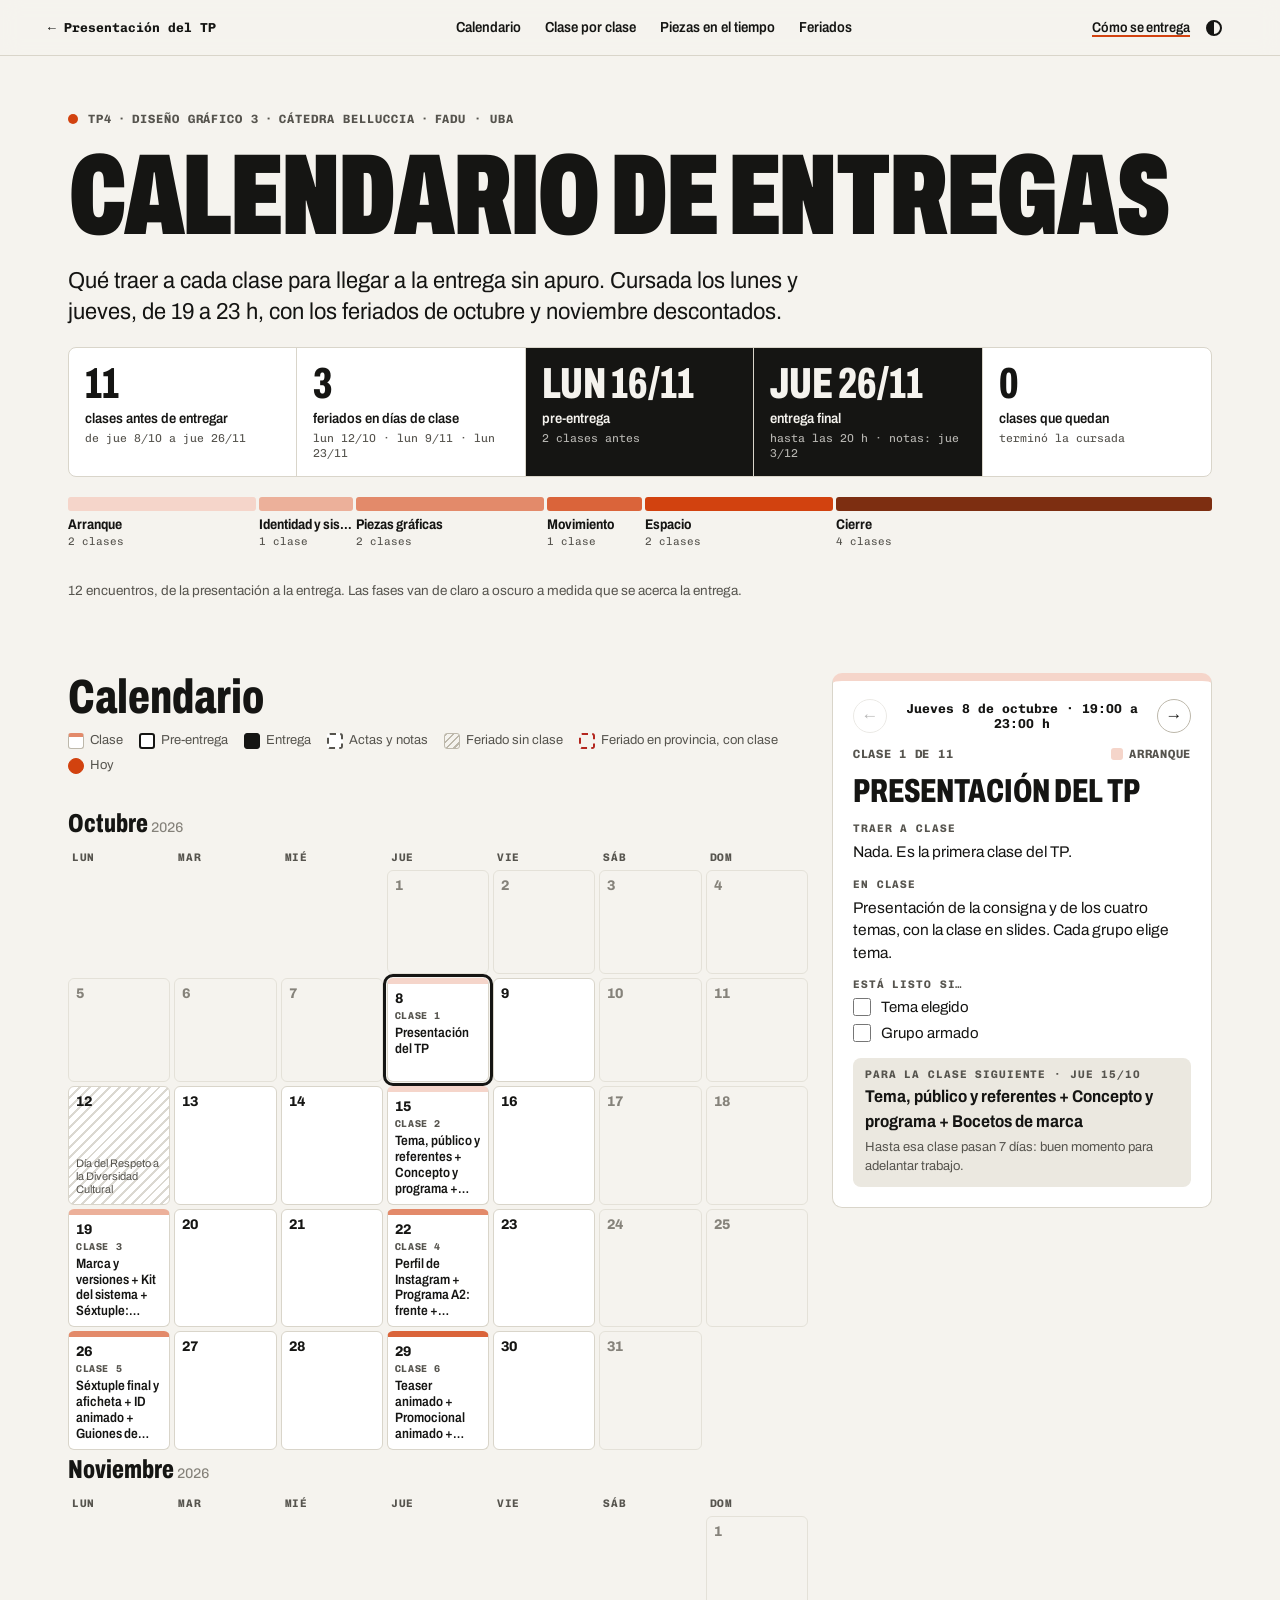
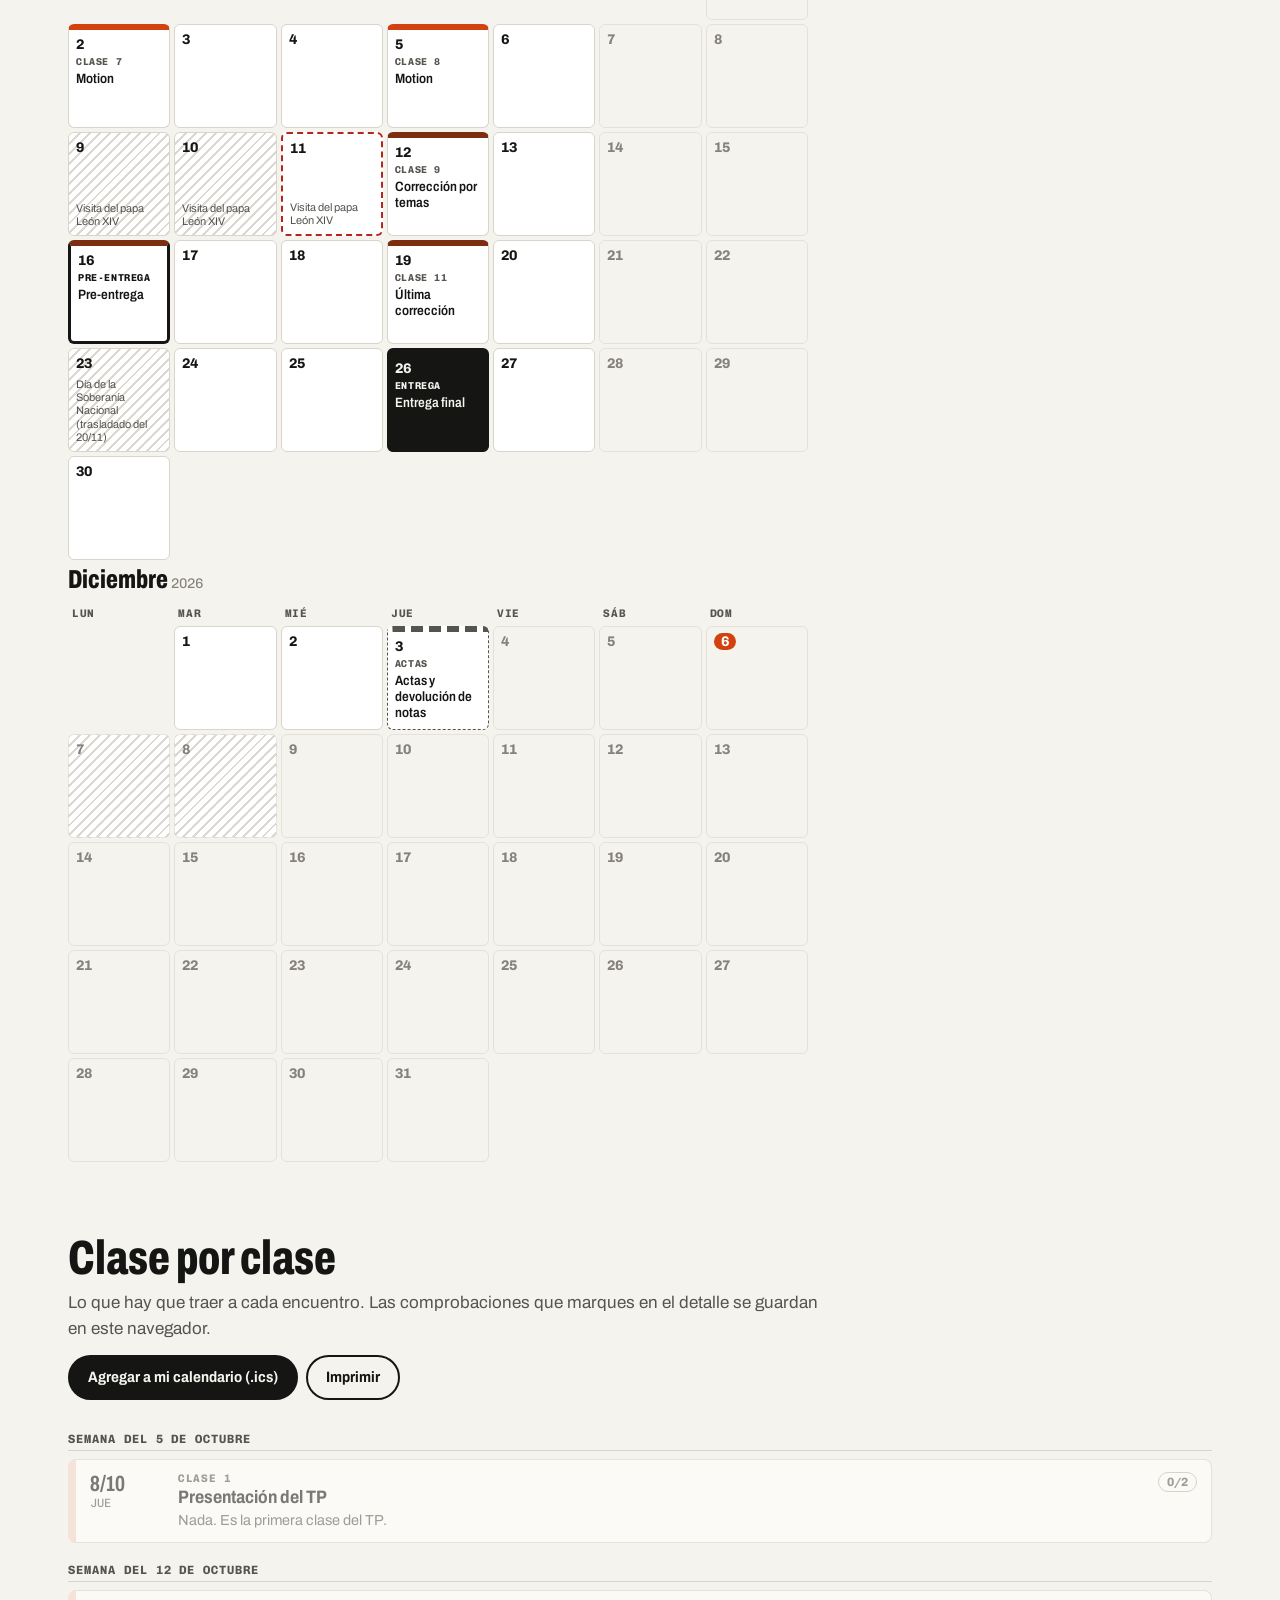
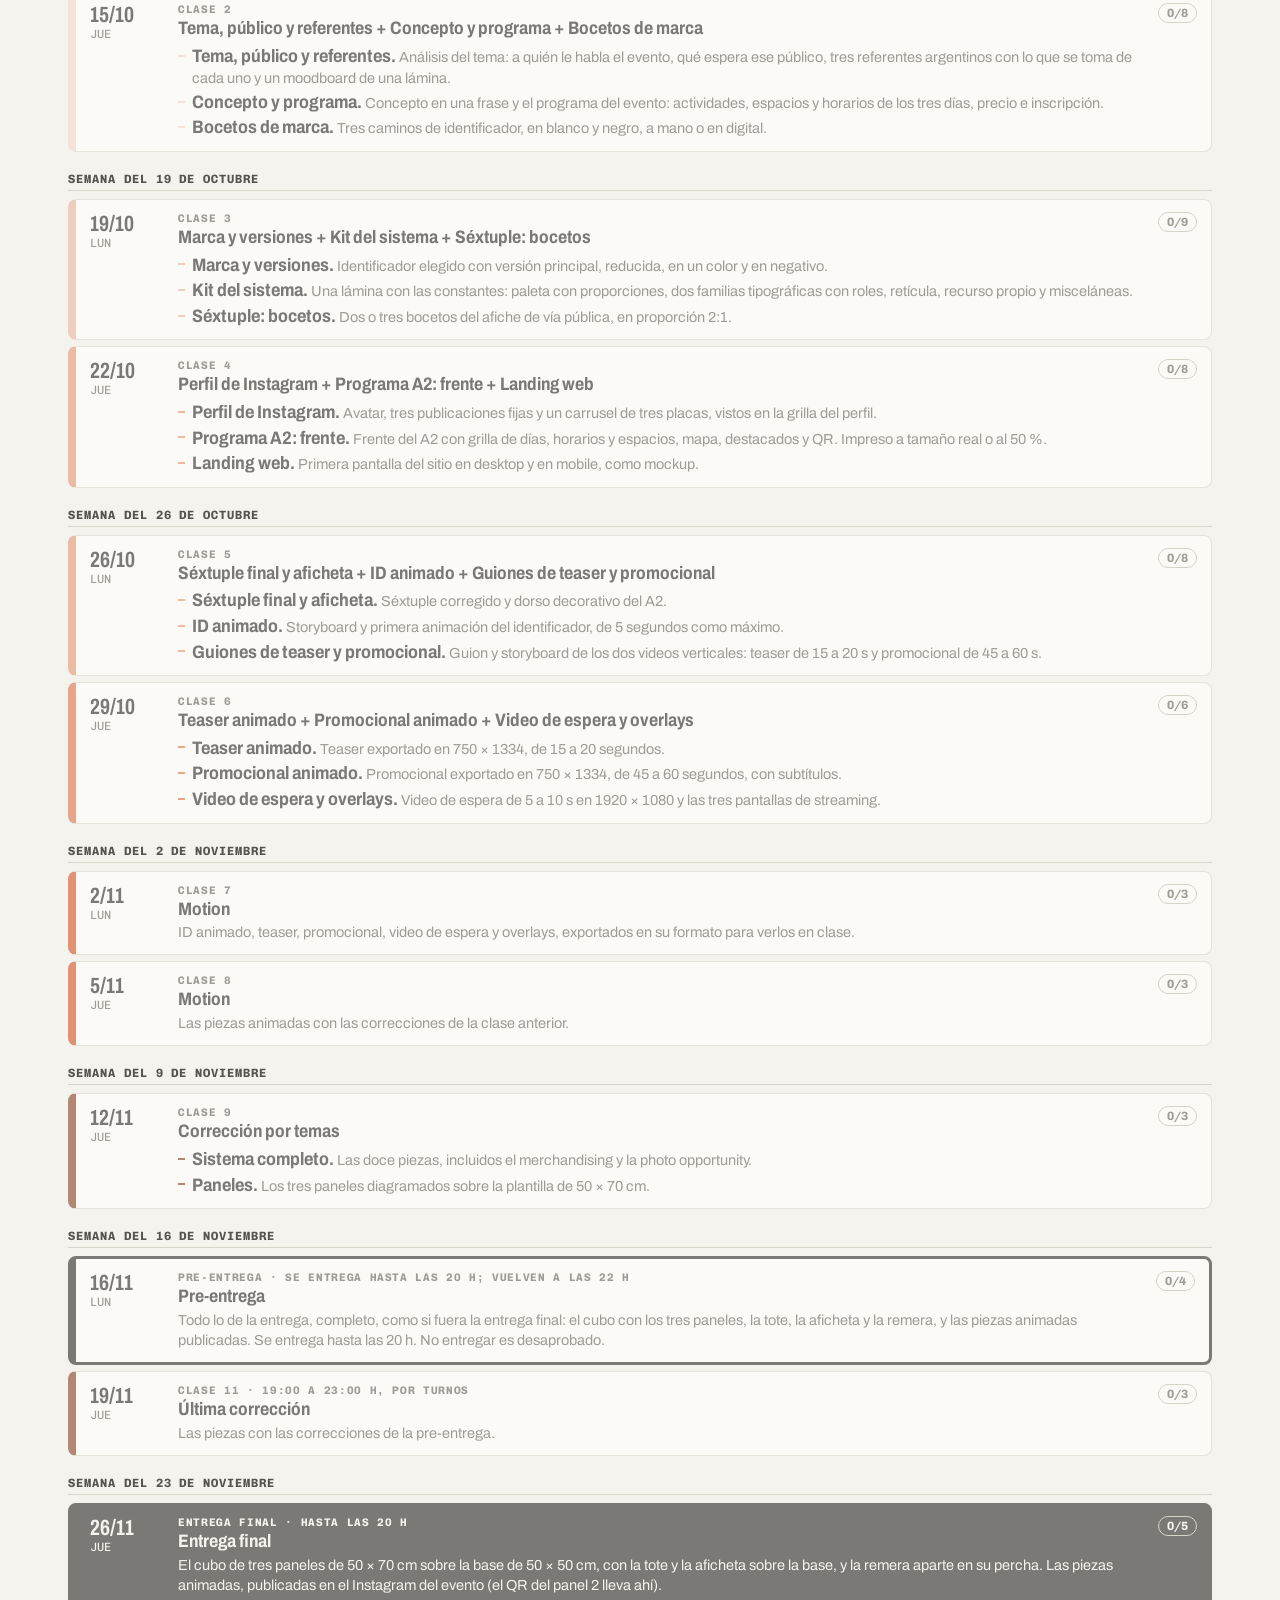
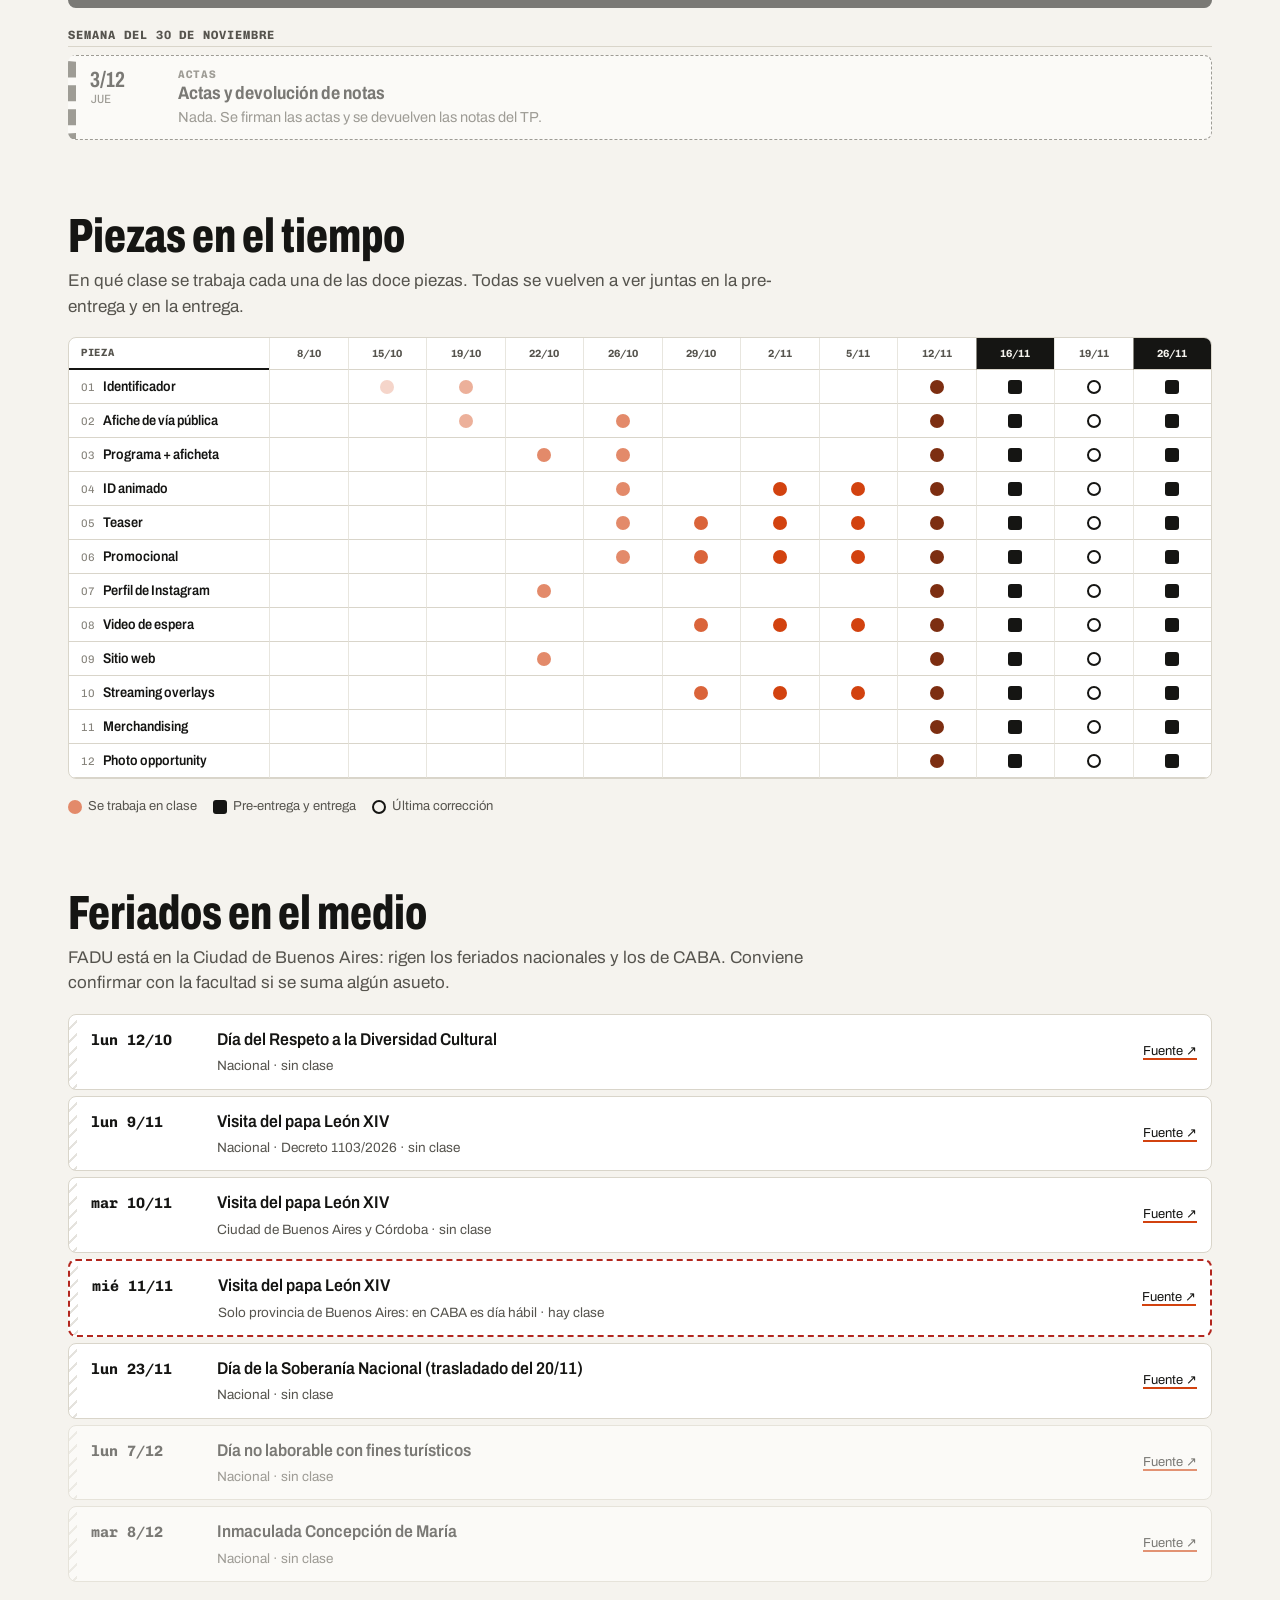
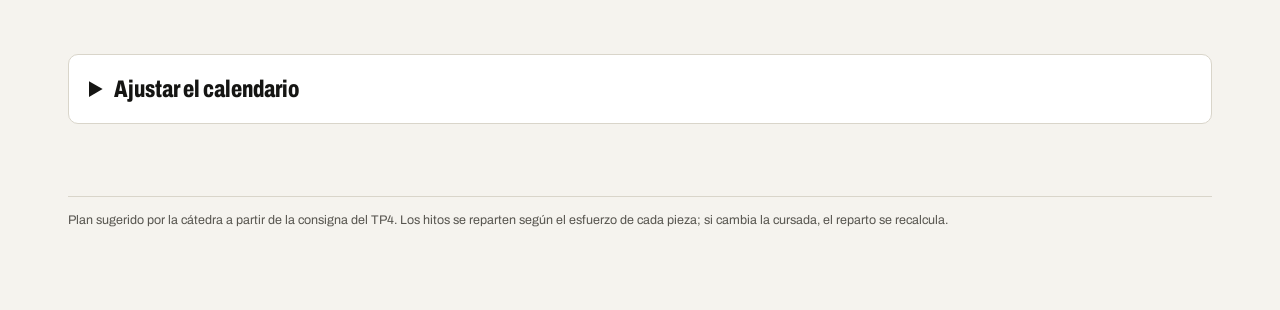
==== commit 93e36423: "entrega update" ====
--- a/calendario.html
+++ b/calendario.html
@@ -50,6 +50,7 @@
           <span><i class="ly ly--clase"></i>Clase</span>
           <span><i class="ly ly--pre"></i>Pre-entrega</span>
           <span><i class="ly ly--ent"></i>Entrega</span>
+          <span><i class="ly ly--notas"></i>Actas y notas</span>
           <span><i class="ly ly--fer"></i>Feriado sin clase</span>
           <span><i class="ly ly--aviso"></i>Feriado en provincia, con clase</span>
           <span><i class="ly ly--hoy"></i>Hoy</span>
@@ -78,7 +79,7 @@
       <p>En qué clase se trabaja cada una de las doce piezas. Todas se vuelven a ver juntas en la pre-entrega y en la entrega.</p>
     </header>
     <div class="pt__scroll"><div class="pt" id="piezasT"></div></div>
-    <p class="leyenda"><span><i class="pt__dot"></i>Se trabaja en clase</span><span><i class="pt__dot pt__dot--hito"></i>Pre-entrega y entrega</span><span><i class="pt__dot pt__dot--aj"></i>Ajustes finales</span></p>
+    <p class="leyenda"><span><i class="pt__dot"></i>Se trabaja en clase</span><span><i class="pt__dot pt__dot--hito"></i>Pre-entrega y entrega</span><span><i class="pt__dot pt__dot--aj"></i>Última corrección</span></p>
   </section>
 
   <section class="sec" id="feriadosS">
--- a/assets/css/calendario.css
+++ b/assets/css/calendario.css
@@ -269,3 +269,5 @@
 .ag__lista li::before { content: ""; position: absolute; left: 0; top: .6em; width: 7px; height: 2px; background: var(--c); }
 .ag__lista b { color: var(--ink); font-weight: 700; font-stretch: 88%; }
 .ag--entrega .ag__lista li, .ag--entrega .ag__lista b { color: inherit; }
+.dia--notas, .ag--notas button { border-style: dashed; border-color: var(--ink2); }
+.ly--notas { background: var(--surface); border: 2px dashed var(--ink2); }
